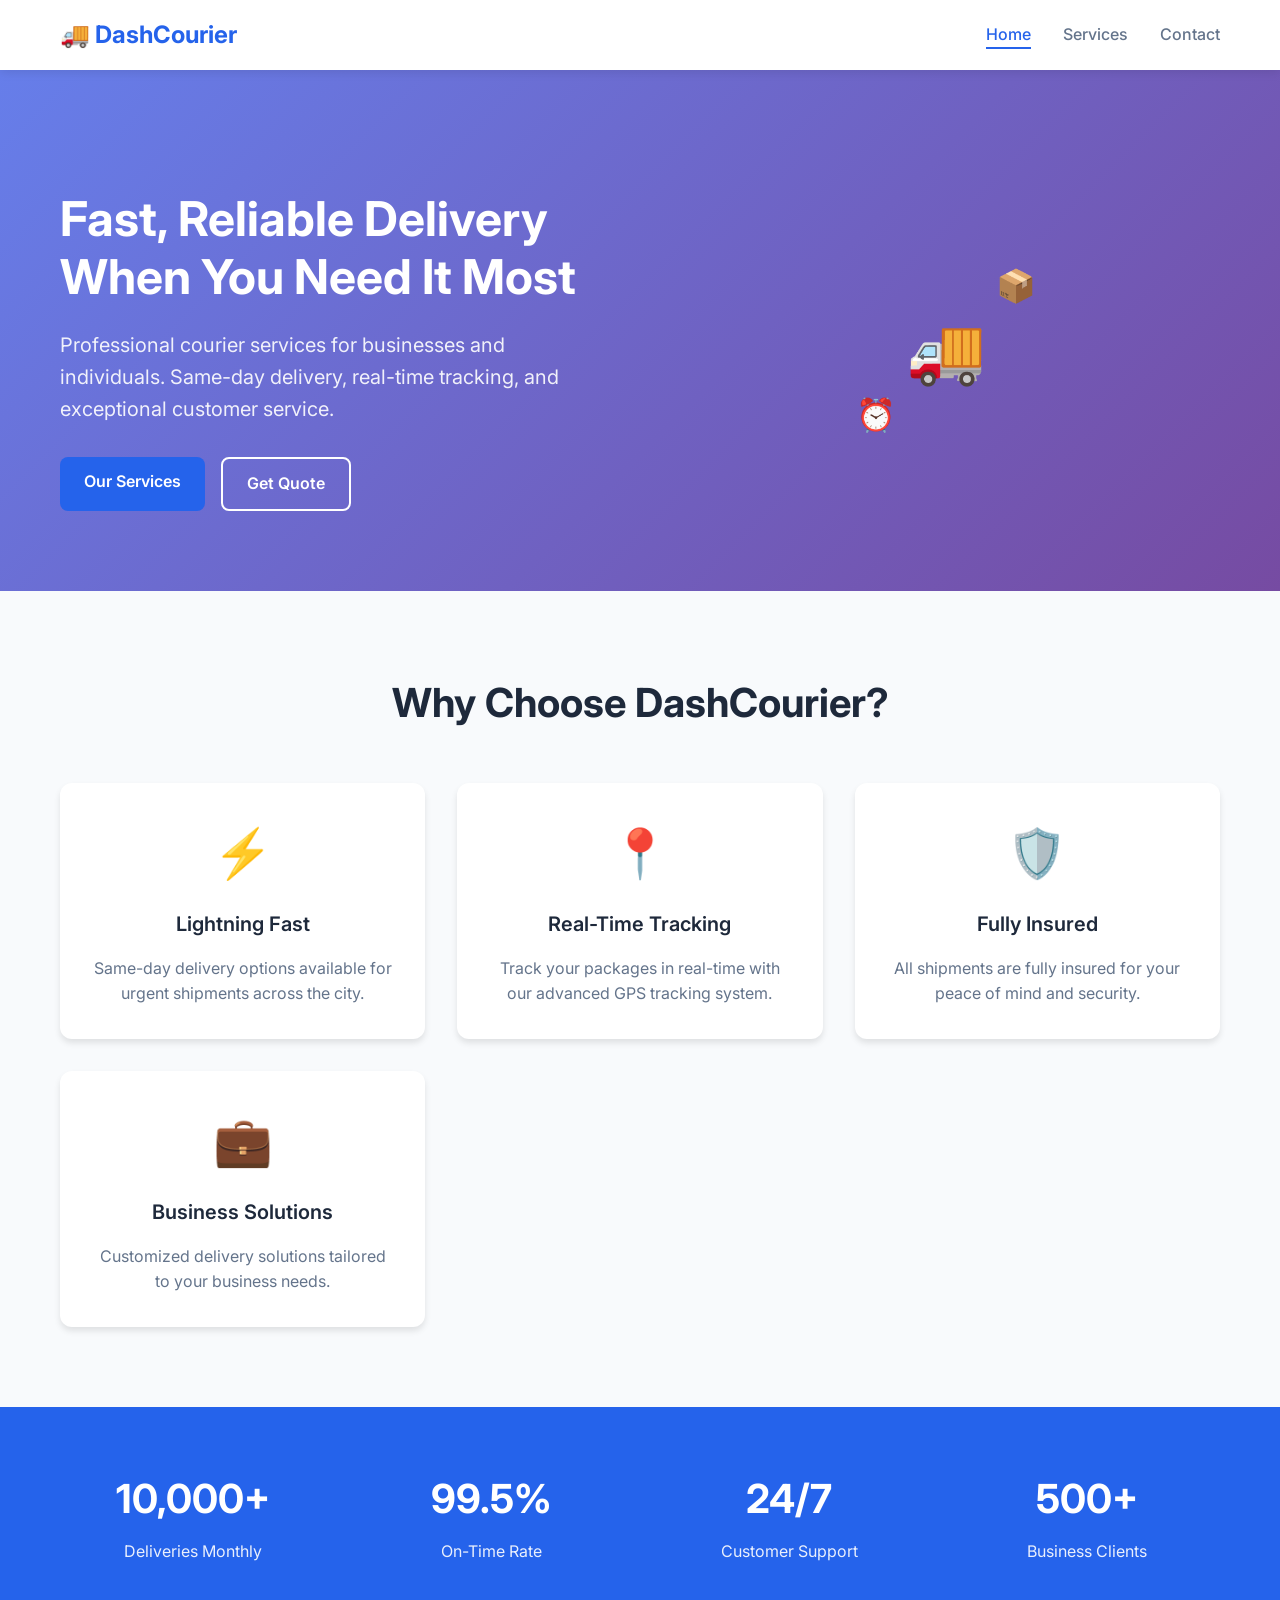
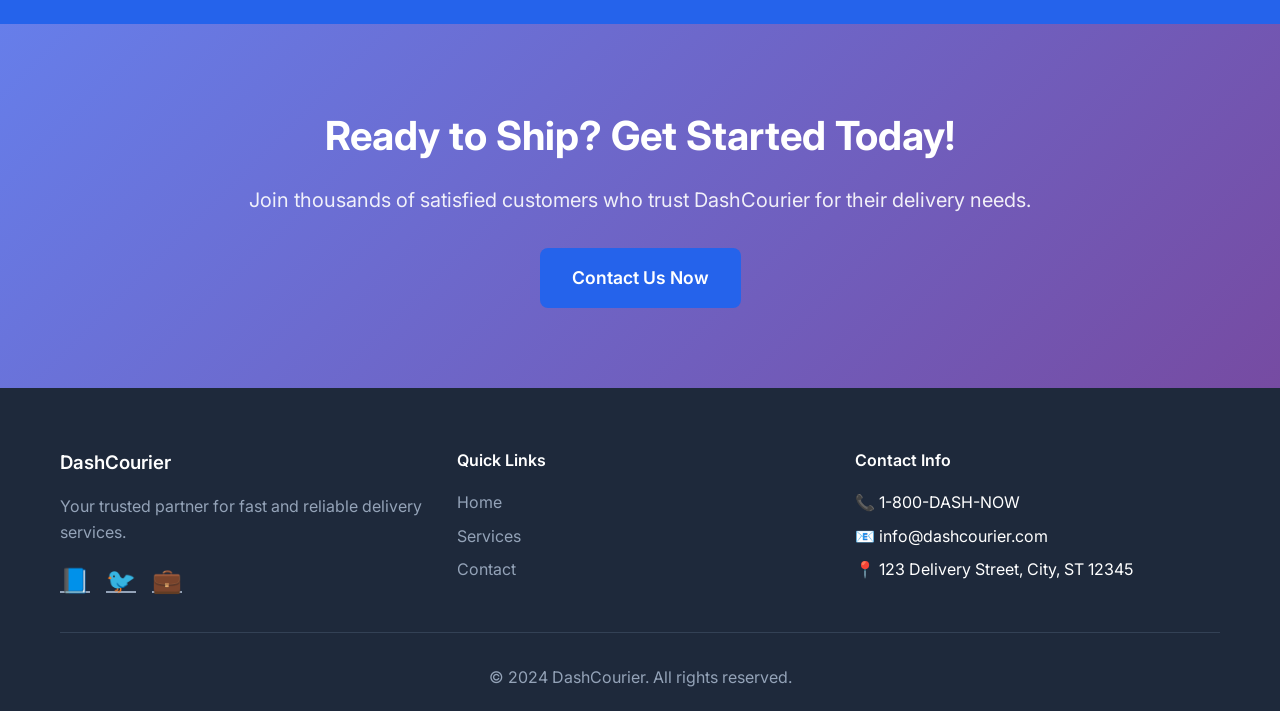
==== dashcourier/index.html @ e291d540 "Initial commit" ====
<!DOCTYPE html>
<html lang="en">
<head>
    <meta charset="UTF-8">
    <meta name="viewport" content="width=device-width, initial-scale=1.0">
    <title>DashCourier - Fast & Reliable Delivery Services</title>
    <link rel="stylesheet" href="styles.css">
    <link rel="preconnect" href="https://fonts.googleapis.com">
    <link rel="preconnect" href="https://fonts.gstatic.com" crossorigin>
    <link href="https://fonts.googleapis.com/css2?family=Inter:wght@300;400;500;600;700&display=swap" rel="stylesheet">
</head>
<body>
    <header class="header">
        <nav class="nav">
            <div class="nav-container">
                <div class="logo">
                    <h1>🚚 DashCourier</h1>
                </div>
                <ul class="nav-menu">
                    <li><a href="index.html" class="nav-link active">Home</a></li>
                    <li><a href="services.html" class="nav-link">Services</a></li>
                    <li><a href="contact.html" class="nav-link">Contact</a></li>
                </ul>
                <div class="hamburger">
                    <span></span>
                    <span></span>
                    <span></span>
                </div>
            </div>
        </nav>
    </header>

    <main>
        <section class="hero">
            <div class="hero-container">
                <div class="hero-content">
                    <h1 class="hero-title">Fast, Reliable Delivery When You Need It Most</h1>
                    <p class="hero-subtitle">Professional courier services for businesses and individuals. Same-day delivery, real-time tracking, and exceptional customer service.</p>
                    <div class="hero-buttons">
                        <a href="services.html" class="btn btn-primary">Our Services</a>
                        <a href="contact.html" class="btn btn-secondary">Get Quote</a>
                    </div>
                </div>
                <div class="hero-image">
                    <div class="delivery-illustration">
                        <div class="truck">🚚</div>
                        <div class="package">📦</div>
                        <div class="clock">⏰</div>
                    </div>
                </div>
            </div>
        </section>

        <section class="features">
            <div class="container">
                <h2 class="section-title">Why Choose DashCourier?</h2>
                <div class="features-grid">
                    <div class="feature-card">
                        <div class="feature-icon">⚡</div>
                        <h3>Lightning Fast</h3>
                        <p>Same-day delivery options available for urgent shipments across the city.</p>
                    </div>
                    <div class="feature-card">
                        <div class="feature-icon">📍</div>
                        <h3>Real-Time Tracking</h3>
                        <p>Track your packages in real-time with our advanced GPS tracking system.</p>
                    </div>
                    <div class="feature-card">
                        <div class="feature-icon">🛡️</div>
                        <h3>Fully Insured</h3>
                        <p>All shipments are fully insured for your peace of mind and security.</p>
                    </div>
                    <div class="feature-card">
                        <div class="feature-icon">💼</div>
                        <h3>Business Solutions</h3>
                        <p>Customized delivery solutions tailored to your business needs.</p>
                    </div>
                </div>
            </div>
        </section>

        <section class="stats">
            <div class="container">
                <div class="stats-grid">
                    <div class="stat-item">
                        <div class="stat-number">10,000+</div>
                        <div class="stat-label">Deliveries Monthly</div>
                    </div>
                    <div class="stat-item">
                        <div class="stat-number">99.5%</div>
                        <div class="stat-label">On-Time Rate</div>
                    </div>
                    <div class="stat-item">
                        <div class="stat-number">24/7</div>
                        <div class="stat-label">Customer Support</div>
                    </div>
                    <div class="stat-item">
                        <div class="stat-number">500+</div>
                        <div class="stat-label">Business Clients</div>
                    </div>
                </div>
            </div>
        </section>

        <section class="cta">
            <div class="container">
                <div class="cta-content">
                    <h2>Ready to Ship? Get Started Today!</h2>
                    <p>Join thousands of satisfied customers who trust DashCourier for their delivery needs.</p>
                    <a href="contact.html" class="btn btn-primary btn-large">Contact Us Now</a>
                </div>
            </div>
        </section>
    </main>

    <footer class="footer">
        <div class="container">
            <div class="footer-content">
                <div class="footer-section">
                    <h3>DashCourier</h3>
                    <p>Your trusted partner for fast and reliable delivery services.</p>
                    <div class="social-links">
                        <a href="#" aria-label="Facebook">📘</a>
                        <a href="#" aria-label="Twitter">🐦</a>
                        <a href="#" aria-label="LinkedIn">💼</a>
                    </div>
                </div>
                <div class="footer-section">
                    <h4>Quick Links</h4>
                    <ul>
                        <li><a href="index.html">Home</a></li>
                        <li><a href="services.html">Services</a></li>
                        <li><a href="contact.html">Contact</a></li>
                    </ul>
                </div>
                <div class="footer-section">
                    <h4>Contact Info</h4>
                    <ul>
                        <li>📞 1-800-DASH-NOW</li>
                        <li>📧 info@dashcourier.com</li>
                        <li>📍 123 Delivery Street, City, ST 12345</li>
                    </ul>
                </div>
            </div>
            <div class="footer-bottom">
                <p>&copy; 2024 DashCourier. All rights reserved.</p>
            </div>
        </div>
    </footer>

    <script src="script.js"></script>
</body>
</html>
---- dashcourier/styles.css ----
/* Reset and Base Styles */
* {
    margin: 0;
    padding: 0;
    box-sizing: border-box;
}

body {
    font-family: 'Inter', -apple-system, BlinkMacSystemFont, 'Segoe UI', Roboto, sans-serif;
    line-height: 1.6;
    color: #333;
    background-color: #fff;
}

.container {
    max-width: 1200px;
    margin: 0 auto;
    padding: 0 20px;
}

/* Header and Navigation */
.header {
    background: #fff;
    box-shadow: 0 2px 10px rgba(0,0,0,0.1);
    position: fixed;
    top: 0;
    width: 100%;
    z-index: 1000;
}

.nav {
    padding: 1rem 0;
}

.nav-container {
    max-width: 1200px;
    margin: 0 auto;
    padding: 0 20px;
    display: flex;
    justify-content: space-between;
    align-items: center;
}

.logo h1 {
    font-size: 1.5rem;
    font-weight: 700;
    color: #2563eb;
}

.nav-menu {
    display: flex;
    list-style: none;
    gap: 2rem;
}

.nav-link {
    text-decoration: none;
    color: #64748b;
    font-weight: 500;
    transition: color 0.3s ease;
    position: relative;
}

.nav-link:hover,
.nav-link.active {
    color: #2563eb;
}

.nav-link.active::after {
    content: '';
    position: absolute;
    bottom: -5px;
    left: 0;
    width: 100%;
    height: 2px;
    background: #2563eb;
}

.hamburger {
    display: none;
    flex-direction: column;
    cursor: pointer;
}

.hamburger span {
    width: 25px;
    height: 3px;
    background: #333;
    margin: 3px 0;
    transition: 0.3s;
}

/* Hero Section */
.hero {
    background: linear-gradient(135deg, #667eea 0%, #764ba2 100%);
    color: white;
    padding: 120px 0 80px;
    margin-top: 70px;
}

.hero-container {
    max-width: 1200px;
    margin: 0 auto;
    padding: 0 20px;
    display: grid;
    grid-template-columns: 1fr 1fr;
    gap: 4rem;
    align-items: center;
}

.hero-title {
    font-size: 3rem;
    font-weight: 700;
    margin-bottom: 1.5rem;
    line-height: 1.2;
}

.hero-subtitle {
    font-size: 1.25rem;
    margin-bottom: 2rem;
    opacity: 0.9;
    line-height: 1.6;
}

.hero-buttons {
    display: flex;
    gap: 1rem;
    flex-wrap: wrap;
}

.hero-image {
    display: flex;
    justify-content: center;
    align-items: center;
}

.delivery-illustration {
    position: relative;
    width: 300px;
    height: 300px;
}

.truck {
    font-size: 4rem;
    position: absolute;
    top: 50%;
    left: 50%;
    transform: translate(-50%, -50%);
    animation: drive 3s ease-in-out infinite;
}

.package {
    font-size: 2rem;
    position: absolute;
    top: 20%;
    right: 20%;
    animation: float 2s ease-in-out infinite;
}

.clock {
    font-size: 2rem;
    position: absolute;
    bottom: 20%;
    left: 20%;
    animation: pulse 2s ease-in-out infinite;
}

@keyframes drive {
    0%, 100% { transform: translate(-50%, -50%) translateX(0); }
    50% { transform: translate(-50%, -50%) translateX(20px); }
}

@keyframes float {
    0%, 100% { transform: translateY(0); }
    50% { transform: translateY(-10px); }
}

@keyframes pulse {
    0%, 100% { transform: scale(1); }
    50% { transform: scale(1.1); }
}

/* Buttons */
.btn {
    display: inline-block;
    padding: 12px 24px;
    text-decoration: none;
    font-weight: 600;
    border-radius: 8px;
    transition: all 0.3s ease;
    cursor: pointer;
    border: none;
    font-size: 1rem;
}

.btn-primary {
    background: #2563eb;
    color: white;
}

.btn-primary:hover {
    background: #1d4ed8;
    transform: translateY(-2px);
    box-shadow: 0 10px 20px rgba(37, 99, 235, 0.3);
}

.btn-secondary {
    background: transparent;
    color: white;
    border: 2px solid white;
}

.btn-secondary:hover {
    background: white;
    color: #2563eb;
}

.btn-large {
    padding: 16px 32px;
    font-size: 1.1rem;
}

.btn-full {
    width: 100%;
    justify-content: center;
}

/* Features Section */
.features {
    padding: 80px 0;
    background: #f8fafc;
}

.section-title {
    text-align: center;
    font-size: 2.5rem;
    font-weight: 700;
    margin-bottom: 3rem;
    color: #1e293b;
}

.features-grid {
    display: grid;
    grid-template-columns: repeat(auto-fit, minmax(280px, 1fr));
    gap: 2rem;
}

.feature-card {
    background: white;
    padding: 2rem;
    border-radius: 12px;
    box-shadow: 0 4px 6px rgba(0,0,0,0.1);
    text-align: center;
    transition: transform 0.3s ease, box-shadow 0.3s ease;
}

.feature-card:hover {
    transform: translateY(-5px);
    box-shadow: 0 10px 30px rgba(0,0,0,0.15);
}

.feature-icon {
    font-size: 3rem;
    margin-bottom: 1rem;
}

.feature-card h3 {
    font-size: 1.25rem;
    font-weight: 600;
    margin-bottom: 1rem;
    color: #1e293b;
}

.feature-card p {
    color: #64748b;
    line-height: 1.6;
}

/* Stats Section */
.stats {
    padding: 60px 0;
    background: #2563eb;
    color: white;
}

.stats-grid {
    display: grid;
    grid-template-columns: repeat(auto-fit, minmax(200px, 1fr));
    gap: 2rem;
    text-align: center;
}

.stat-number {
    font-size: 2.5rem;
    font-weight: 700;
    margin-bottom: 0.5rem;
}

.stat-label {
    font-size: 1rem;
    opacity: 0.9;
}

/* Page Hero */
.page-hero {
    background: linear-gradient(135deg, #667eea 0%, #764ba2 100%);
    color: white;
    padding: 120px 0 60px;
    text-align: center;
    margin-top: 70px;
}

.page-hero h1 {
    font-size: 2.5rem;
    font-weight: 700;
    margin-bottom: 1rem;
}

.page-hero p {
    font-size: 1.25rem;
    opacity: 0.9;
}

/* Services Section */
.services {
    padding: 80px 0;
    background: #f8fafc;
}

.services-grid {
    display: grid;
    grid-template-columns: repeat(auto-fit, minmax(350px, 1fr));
    gap: 2rem;
}

.service-card {
    background: white;
    border-radius: 12px;
    overflow: hidden;
    box-shadow: 0 4px 6px rgba(0,0,0,0.1);
    transition: transform 0.3s ease, box-shadow 0.3s ease;
}

.service-card:hover {
    transform: translateY(-5px);
    box-shadow: 0 10px 30px rgba(0,0,0,0.15);
}

.service-card.featured {
    border: 2px solid #2563eb;
    transform: scale(1.05);
}

.service-header {
    padding: 1.5rem;
    background: #f8fafc;
    position: relative;
}

.service-icon {
    font-size: 2.5rem;
    margin-bottom: 1rem;
}

.service-header h3 {
    font-size: 1.5rem;
    font-weight: 600;
    color: #1e293b;
    margin-bottom: 0.5rem;
}

.service-badge {
    position: absolute;
    top: 1rem;
    right: 1rem;
    background: #2563eb;
    color: white;
    padding: 0.25rem 0.75rem;
    border-radius: 20px;
    font-size: 0.875rem;
    font-weight: 600;
}

.service-content {
    padding: 1.5rem;
}

.service-content p {
    color: #64748b;
    margin-bottom: 1.5rem;
    line-height: 1.6;
}

.service-features {
    list-style: none;
    margin-bottom: 1.5rem;
}

.service-features li {
    color: #64748b;
    margin-bottom: 0.5rem;
    padding-left: 1.5rem;
    position: relative;
}

.service-features li::before {
    content: '✓';
    position: absolute;
    left: 0;
    color: #10b981;
    font-weight: bold;
}

.service-pricing {
    margin-bottom: 1.5rem;
}

.price {
    font-size: 1.5rem;
    font-weight: 700;
    color: #2563eb;
}

.price-unit {
    font-size: 0.875rem;
    color: #64748b;
    margin-left: 0.25rem;
}

/* Process Section */
.process {
    padding: 80px 0;
    background: white;
}

.process-steps {
    display: grid;
    grid-template-columns: repeat(auto-fit, minmax(250px, 1fr));
    gap: 2rem;
}

.step {
    text-align: center;
    position: relative;
}

.step-number {
    width: 60px;
    height: 60px;
    background: #2563eb;
    color: white;
    border-radius: 50%;
    display: flex;
    align-items: center;
    justify-content: center;
    font-size: 1.5rem;
    font-weight: 700;
    margin: 0 auto 1rem;
}

.step h3 {
    font-size: 1.25rem;
    font-weight: 600;
    margin-bottom: 1rem;
    color: #1e293b;
}

.step p {
    color: #64748b;
    line-height: 1.6;
}

/* Contact Section */
.contact-section {
    padding: 80px 0;
    background: #f8fafc;
}

.contact-grid {
    display: grid;
    grid-template-columns: 1fr 1fr;
    gap: 4rem;
}

.contact-info h2,
.contact-form-section h2 {
    font-size: 2rem;
    font-weight: 700;
    margin-bottom: 2rem;
    color: #1e293b;
}

.contact-methods {
    display: flex;
    flex-direction: column;
    gap: 2rem;
    margin-bottom: 2rem;
}

.contact-method {
    display: flex;
    align-items: flex-start;
    gap: 1rem;
}

.contact-icon {
    font-size: 2rem;
    min-width: 50px;
    text-align: center;
}

.contact-details h3 {
    font-size: 1.125rem;
    font-weight: 600;
    margin-bottom: 0.5rem;
    color: #1e293b;
}

.contact-details p {
    color: #64748b;
    margin-bottom: 0.25rem;
}

.contact-subtitle {
    font-size: 0.875rem;
    color: #94a3b8;
}

.emergency-notice {
    background: #fef3c7;
    border: 1px solid #fbbf24;
    border-radius: 8px;
    padding: 1.5rem;
    margin-top: 2rem;
}

.emergency-notice h3 {
    color: #92400e;
    margin-bottom: 0.5rem;
}

.emergency-notice p {
    color: #78350f;
    margin-bottom: 0.5rem;
}

.emergency-number {
    font-size: 1.25rem;
    font-weight: 700;
    color: #92400e;
}

/* Contact Form */
.contact-form {
    background: white;
    padding: 2rem;
    border-radius: 12px;
    box-shadow: 0 4px 6px rgba(0,0,0,0.1);
}

.form-row {
    display: grid;
    grid-template-columns: 1fr 1fr;
    gap: 1rem;
}

.form-group {
    margin-bottom: 1.5rem;
}

.form-group label {
    display: block;
    margin-bottom: 0.5rem;
    font-weight: 500;
    color: #374151;
}

.form-group input,
.form-group select,
.form-group textarea {
    width: 100%;
    padding: 0.75rem;
    border: 1px solid #d1d5db;
    border-radius: 6px;
    font-size: 1rem;
    transition: border-color 0.3s ease;
}

.form-group input:focus,
.form-group select:focus,
.form-group textarea:focus {
    outline: none;
    border-color: #2563eb;
    box-shadow: 0 0 0 3px rgba(37, 99, 235, 0.1);
}

.checkbox-group {
    display: flex;
    align-items: center;
}

.checkbox-label {
    display: flex;
    align-items: center;
    cursor: pointer;
    font-weight: 400;
}

.checkbox-label input[type="checkbox"] {
    width: auto;
    margin-right: 0.5rem;
}

/* FAQ Section */
.faq {
    padding: 80px 0;
    background: white;
}

.faq-grid {
    display: grid;
    grid-template-columns: repeat(auto-fit, minmax(300px, 1fr));
    gap: 2rem;
}

.faq-item {
    background: #f8fafc;
    padding: 1.5rem;
    border-radius: 8px;
    border-left: 4px solid #2563eb;
}

.faq-item h3 {
    font-size: 1.125rem;
    font-weight: 600;
    margin-bottom: 1rem;
    color: #1e293b;
}

.faq-item p {
    color: #64748b;
    line-height: 1.6;
}

/* CTA Section */
.cta {
    padding: 80px 0;
    background: linear-gradient(135deg, #667eea 0%, #764ba2 100%);
    color: white;
    text-align: center;
}

.cta-content h2 {
    font-size: 2.5rem;
    font-weight: 700;
    margin-bottom: 1rem;
}

.cta-content p {
    font-size: 1.25rem;
    margin-bottom: 2rem;
    opacity: 0.9;
}

/* Footer */
.footer {
    background: #1e293b;
    color: white;
    padding: 60px 0 20px;
}

.footer-content {
    display: grid;
    grid-template-columns: repeat(auto-fit, minmax(250px, 1fr));
    gap: 2rem;
    margin-bottom: 2rem;
}

.footer-section h3,
.footer-section h4 {
    margin-bottom: 1rem;
    font-weight: 600;
}

.footer-section p {
    color: #94a3b8;
    margin-bottom: 1rem;
    line-height: 1.6;
}

.footer-section ul {
    list-style: none;
}

.footer-section ul li {
    margin-bottom: 0.5rem;
}

.footer-section ul li a {
    color: #94a3b8;
    text-decoration: none;
    transition: color 0.3s ease;
}

.footer-section ul li a:hover {
    color: white;
}

.social-links {
    display: flex;
    gap: 1rem;
    margin-top: 1rem;
}

.social-links a {
    font-size: 1.5rem;
    color: #94a3b8;
    transition: color 0.3s ease;
}

.social-links a:hover {
    color: white;
}

.footer-bottom {
    border-top: 1px solid #334155;
    padding-top: 2rem;
    text-align: center;
    color: #94a3b8;
}

/* Responsive Design */
@media (max-width: 768px) {
    .hamburger {
        display: flex;
    }
    
    .nav-menu {
        position: fixed;
        left: -100%;
        top: 70px;
        flex-direction: column;
        background-color: white;
        width: 100%;
        text-align: center;
        transition: 0.3s;
        box-shadow: 0 10px 27px rgba(0,0,0,0.05);
        padding: 2rem 0;
    }
    
    .nav-menu.active {
        left: 0;
    }
    
    .hero-container {
        grid-template-columns: 1fr;
        text-align: center;
        gap: 2rem;
    }
    
    .hero-title {
        font-size: 2rem;
    }
    
    .hero-buttons {
        justify-content: center;
    }
    
    .contact-grid {
        grid-template-columns: 1fr;
        gap: 2rem;
    }
    
    .form-row {
        grid-template-columns: 1fr;
    }
    
    .services-grid {
        grid-template-columns: 1fr;
    }
    
    .service-card.featured {
        transform: none;
    }
    
    .footer-content {
        grid-template-columns: 1fr;
        text-align: center;
    }
    
    .social-links {
        justify-content: center;
    }
}

@media (max-width: 480px) {
    .container {
        padding: 0 15px;
    }
    
    .hero-title {
        font-size: 1.75rem;
    }
    
    .hero-subtitle {
        font-size: 1rem;
    }
    
    .section-title {
        font-size: 2rem;
    }
    
    .page-hero h1 {
        font-size: 2rem;
    }
    
    .page-hero p {
        font-size: 1rem;
    }
    
    .cta-content h2 {
        font-size: 2rem;
    }
    
    .cta-content p {
        font-size: 1rem;
    }
}
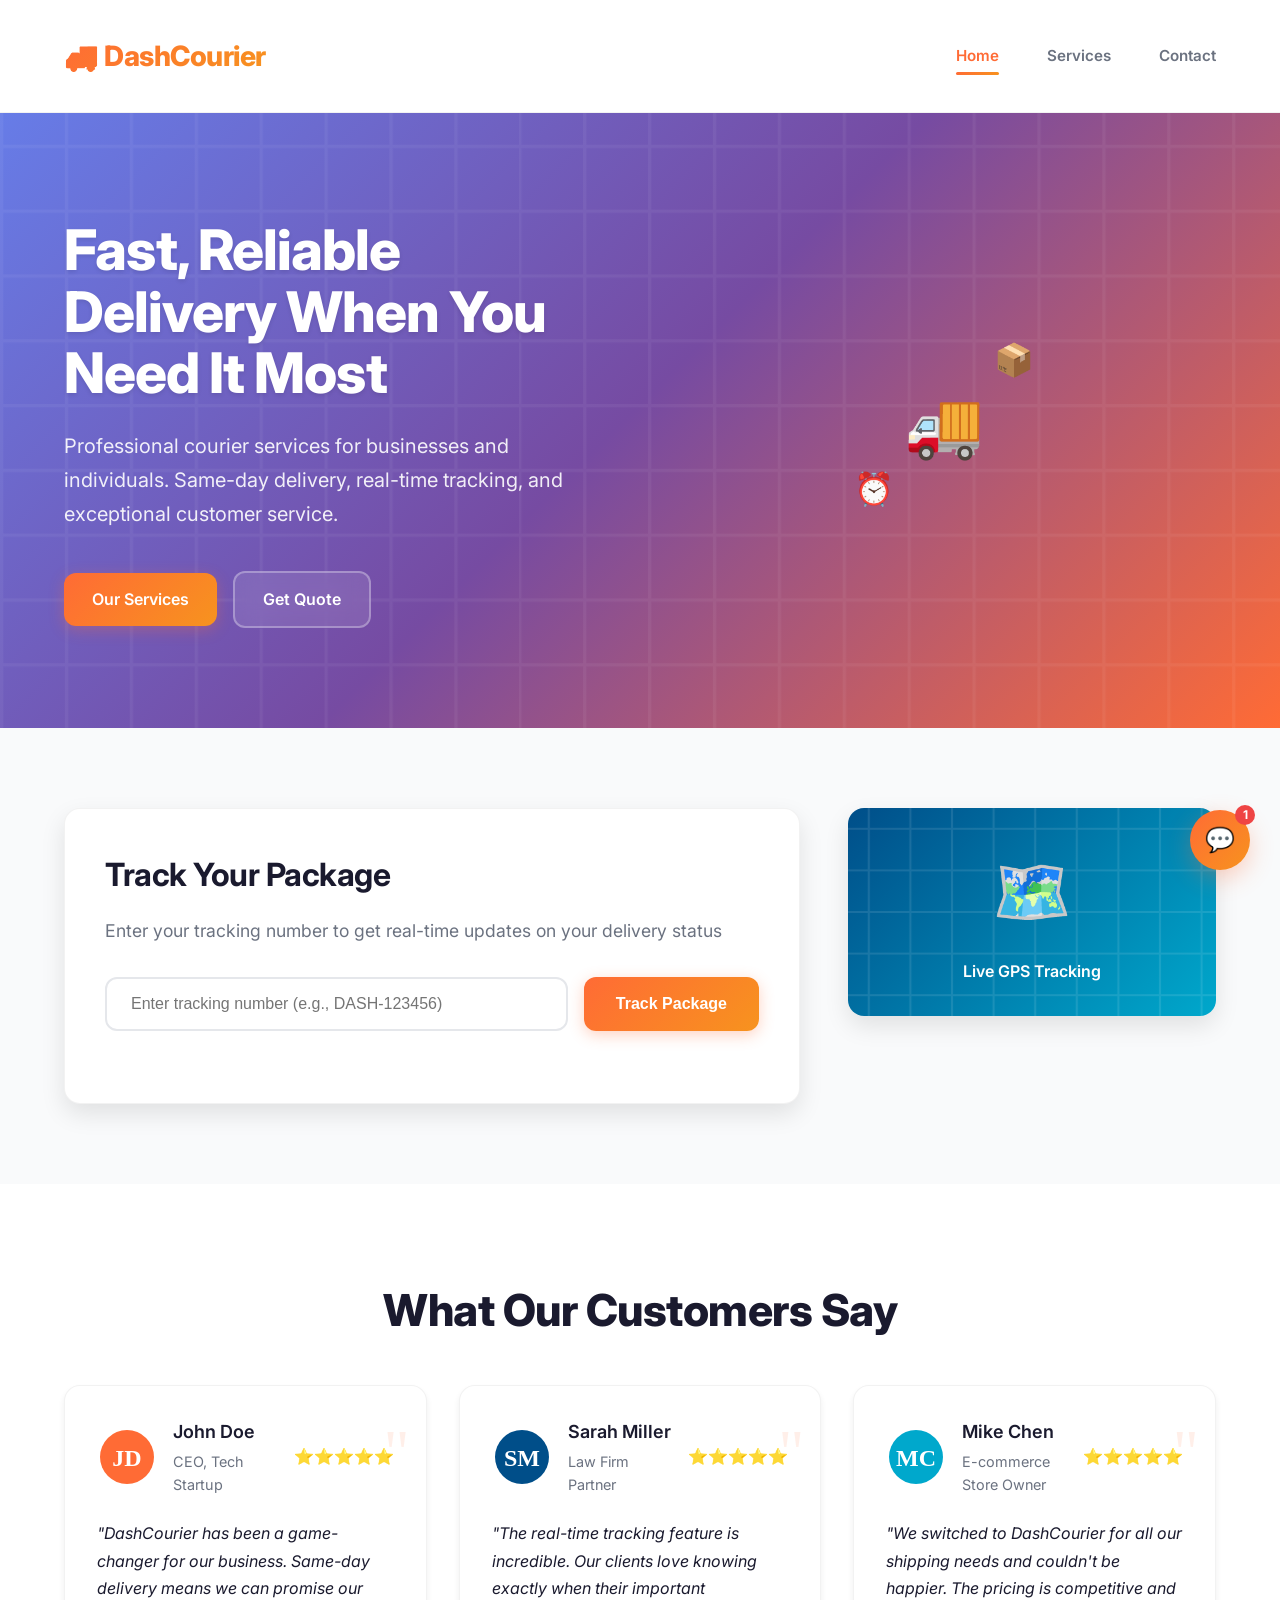
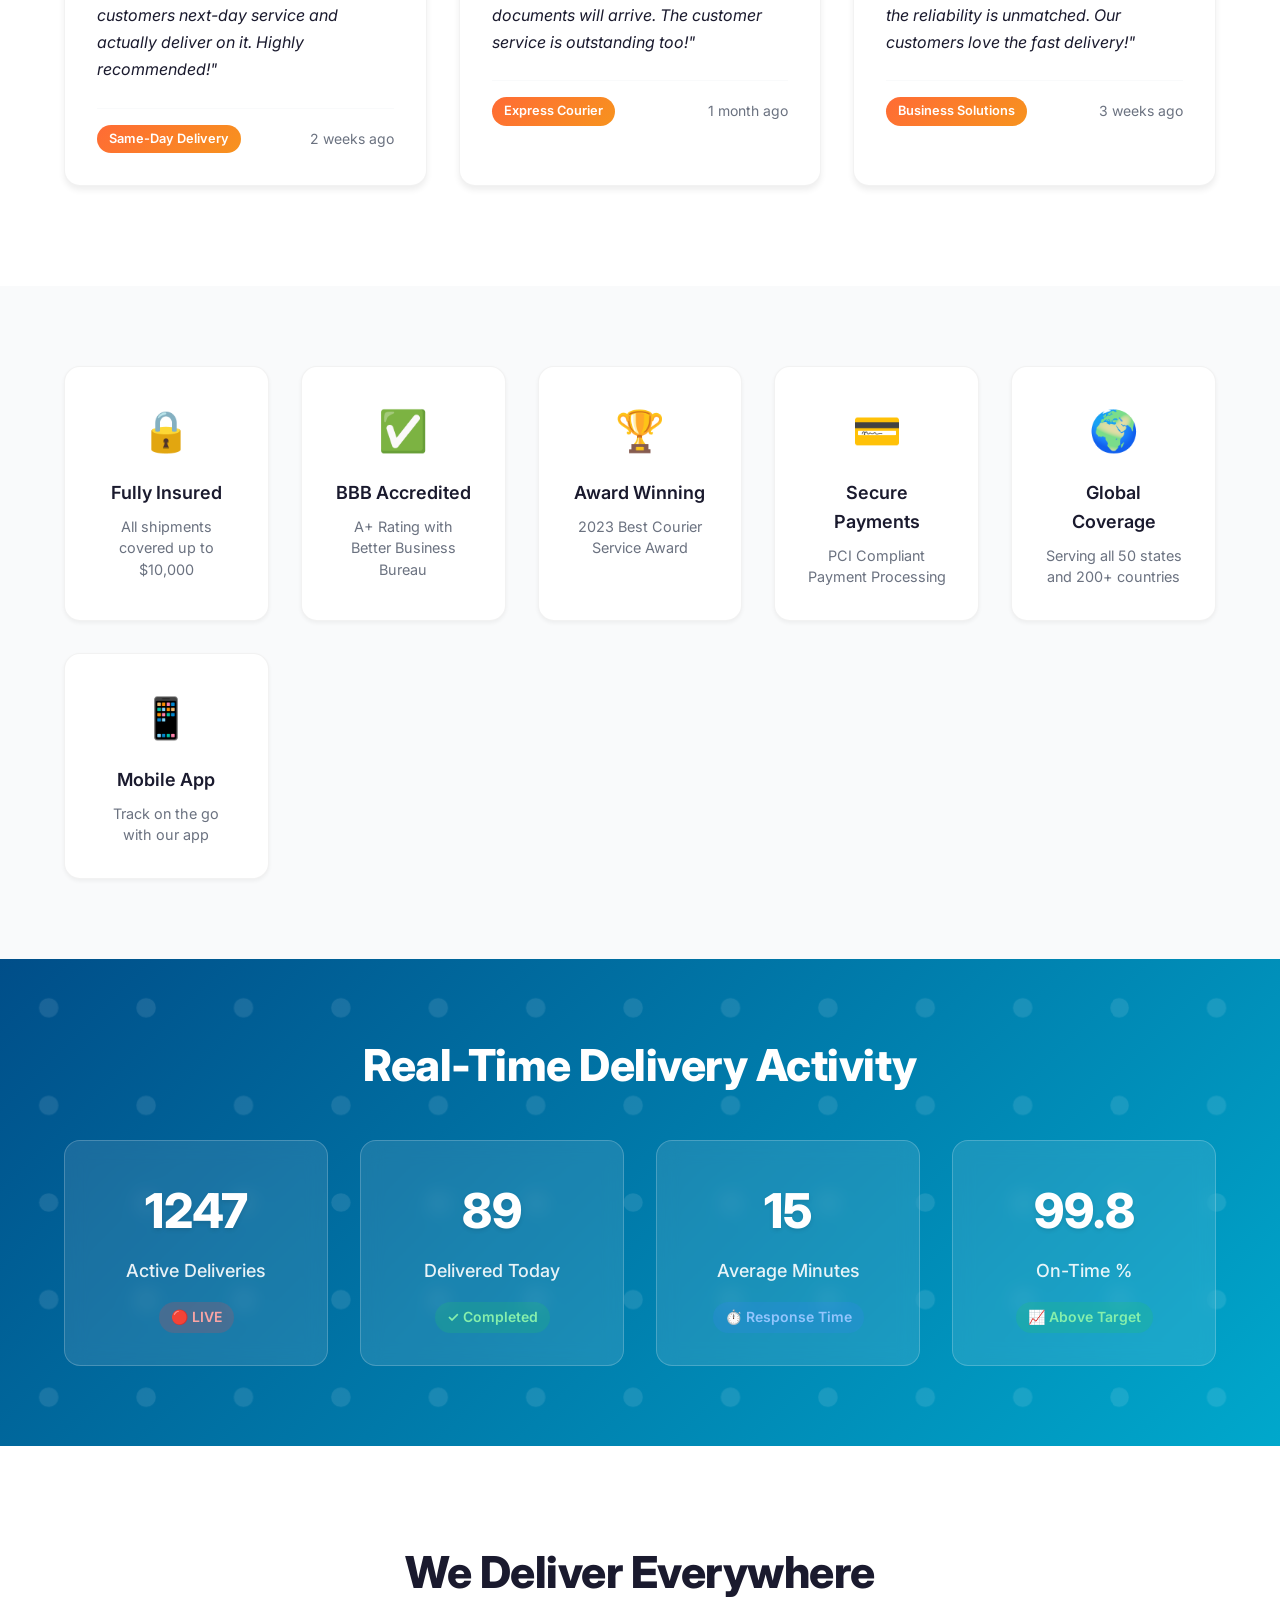
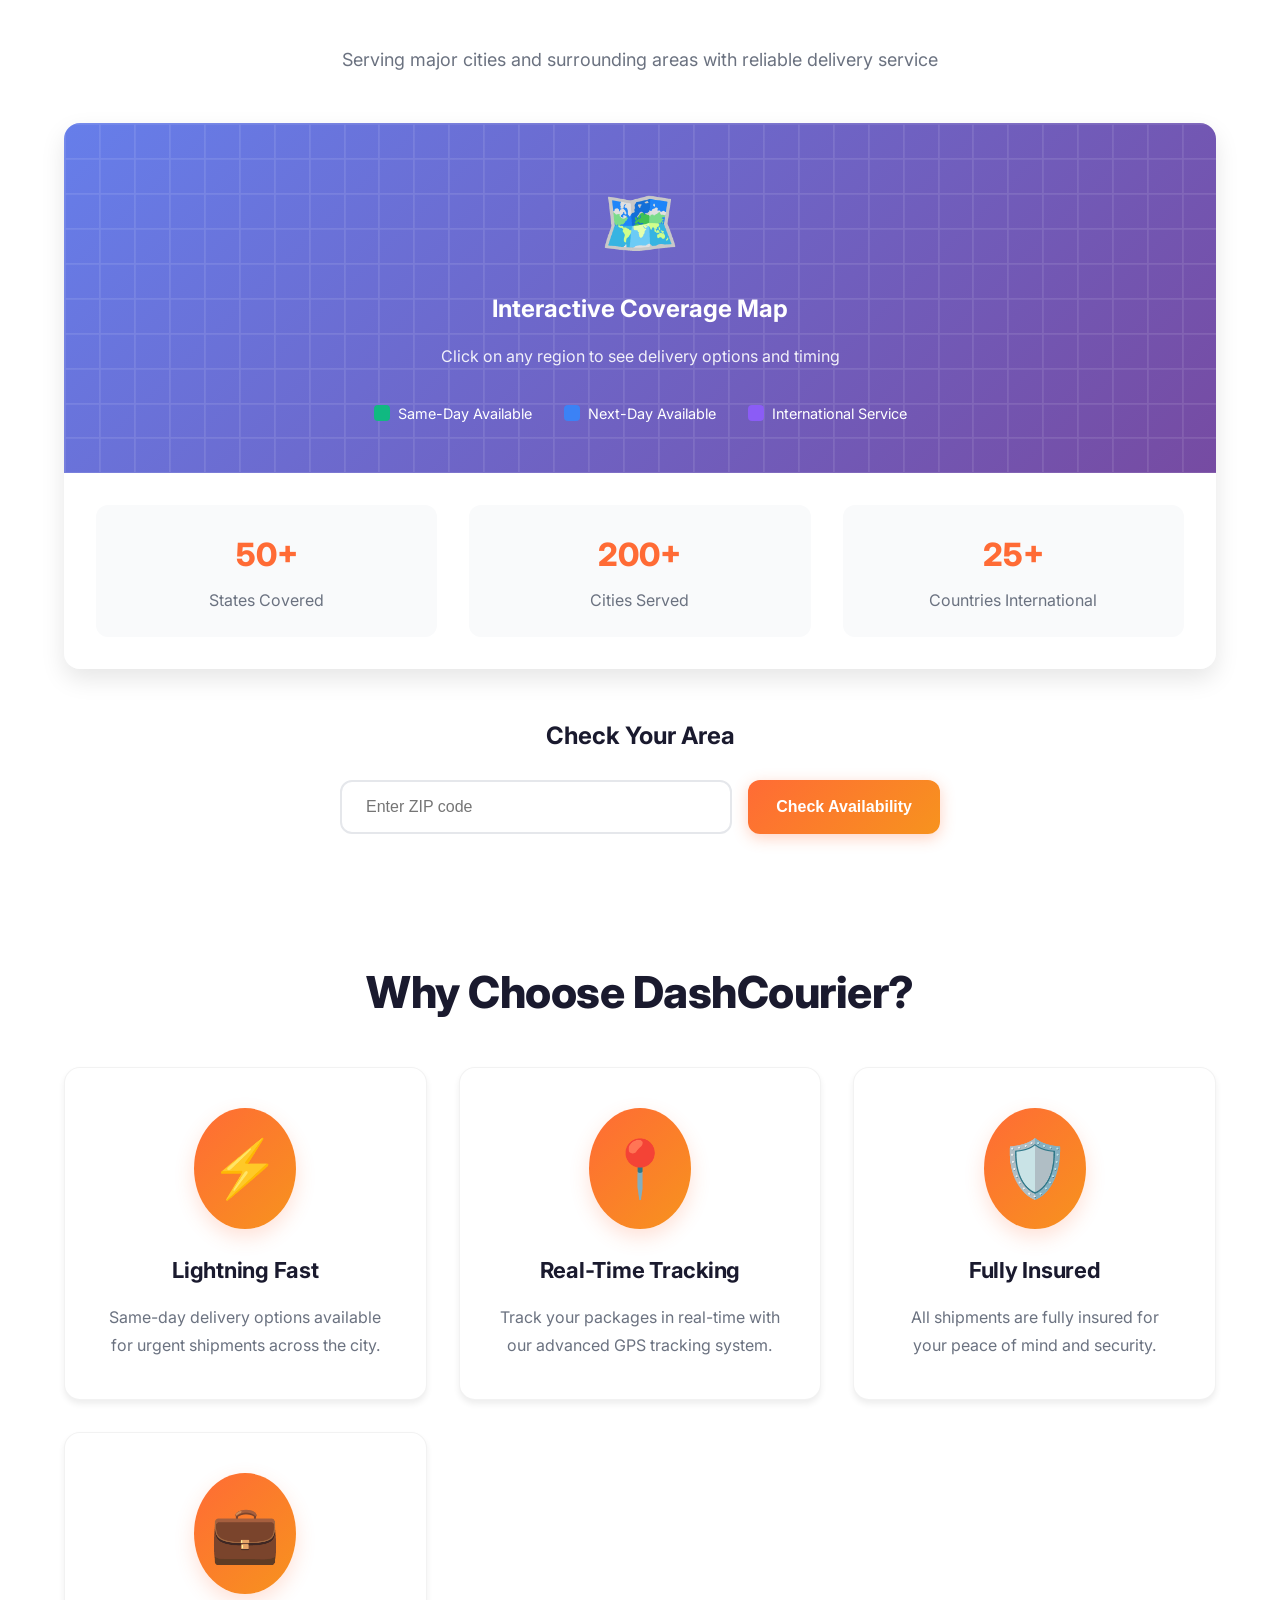
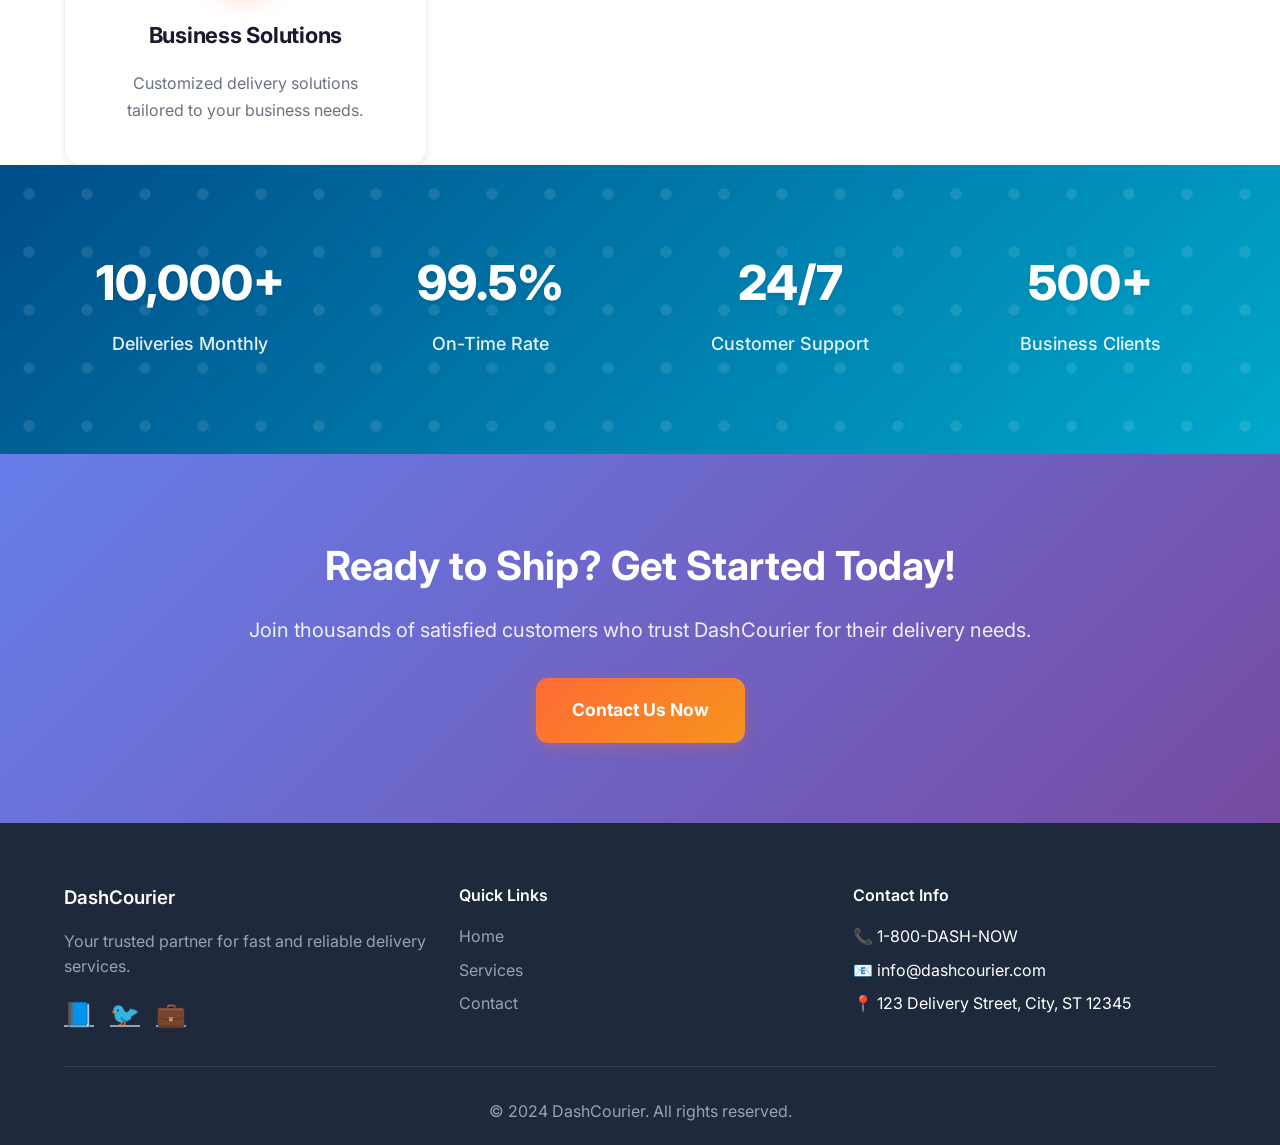
==== commit fe6f4604: "Blog section removed from website ✅ Blog Section Removal: - Removed blog.html file completely - Remo" ====
--- a/dashcourier/index.html
+++ b/dashcourier/index.html
@@ -3,11 +3,131 @@
 <head>
     <meta charset="UTF-8">
     <meta name="viewport" content="width=device-width, initial-scale=1.0">
-    <title>DashCourier - Fast & Reliable Delivery Services</title>
+    <title>DashCourier - Fast & Reliable Delivery Services | Same-Day Courier</title>
+    
+    <!-- SEO Meta Tags -->
+    <meta name="description" content="DashCourier offers fast, reliable same-day delivery services for businesses and individuals. Real-time tracking, 24/7 support, and competitive pricing. Get your free quote today!">
+    <meta name="keywords" content="courier service, same day delivery, package tracking, delivery service, express delivery, business courier, local delivery, urgent delivery">
+    <meta name="author" content="DashCourier">
+    <meta name="robots" content="index, follow">
+    <meta name="language" content="English">
+    <meta name="geo.region" content="US">
+    <meta name="geo.placename" content="United States">
+    <meta name="geo.position" content="40.7128;-74.0060">
+    
+    <!-- Open Graph / Facebook -->
+    <meta property="og:type" content="website">
+    <meta property="og:url" content="https://dashcourier.com/">
+    <meta property="og:title" content="DashCourier - Fast & Reliable Delivery Services">
+    <meta property="og:description" content="Professional courier services with same-day delivery, real-time tracking, and exceptional customer service. Get your free quote today!">
+    <meta property="og:image" content="https://dashcourier.com/images/og-image.jpg">
+    <meta property="og:image:width" content="1200">
+    <meta property="og:image:height" content="630">
+    <meta property="og:site_name" content="DashCourier">
+    
+    <!-- Twitter -->
+    <meta property="twitter:card" content="summary_large_image">
+    <meta property="twitter:url" content="https://dashcourier.com/">
+    <meta property="twitter:title" content="DashCourier - Fast & Reliable Delivery Services">
+    <meta property="twitter:description" content="Professional courier services with same-day delivery, real-time tracking, and exceptional customer service.">
+    <meta property="twitter:image" content="https://dashcourier.com/images/twitter-image.jpg">
+    
+    <!-- Technical SEO -->
+    <link rel="canonical" href="https://dashcourier.com/">
+    <link rel="alternate" hreflang="en" href="https://dashcourier.com/">
+    <link rel="alternate" hreflang="es" href="https://dashcourier.com/es/">
+    
+    <!-- Favicon -->
+    <link rel="icon" type="image/svg+xml" href="data:image/svg+xml,<svg xmlns='http://www.w3.org/2000/svg' viewBox='0 0 100 100'><text y='.9em' font-size='90'>🚚</text></svg>">
+    <link rel="apple-touch-icon" href="data:image/svg+xml,<svg xmlns='http://www.w3.org/2000/svg' viewBox='0 0 100 100'><text y='.9em' font-size='90'>🚚</text></svg>">
+    
+    <!-- Schema.org Structured Data -->
+    <script type="application/ld+json">
+    {
+        "@context": "https://schema.org",
+        "@type": "LocalBusiness",
+        "name": "DashCourier",
+        "description": "Fast and reliable courier services with same-day delivery and real-time tracking",
+        "url": "https://dashcourier.com",
+        "telephone": "1-800-DASH-NOW",
+        "email": "info@dashcourier.com",
+        "address": {
+            "@type": "PostalAddress",
+            "streetAddress": "123 Delivery Street",
+            "addressLocality": "City",
+            "addressRegion": "ST",
+            "postalCode": "12345",
+            "addressCountry": "US"
+        },
+        "geo": {
+            "@type": "GeoCoordinates",
+            "latitude": "40.7128",
+            "longitude": "-74.0060"
+        },
+        "openingHours": "Mo-Fr 08:00-20:00 Sa-Su 09:00-18:00",
+        "priceRange": "$$",
+        "sameAs": [
+            "https://www.facebook.com/dashcourier",
+            "https://www.twitter.com/dashcourier",
+            "https://www.linkedin.com/company/dashcourier"
+        ],
+        "serviceType": "Courier Service",
+        "hasOfferCatalog": {
+            "@type": "OfferCatalog",
+            "name": "Delivery Services",
+            "itemListElement": [
+                {
+                    "@type": "Offer",
+                    "itemOffered": {
+                        "@type": "Service",
+                        "name": "Same-Day Delivery",
+                        "description": "Get your packages delivered within hours"
+                    }
+                },
+                {
+                    "@type": "Offer", 
+                    "itemOffered": {
+                        "@type": "Service",
+                        "name": "Express Courier",
+                        "description": "1-hour delivery available for urgent shipments"
+                    }
+                }
+            ]
+        },
+        "aggregateRating": {
+            "@type": "AggregateRating",
+            "ratingValue": "4.8",
+            "reviewCount": "1247"
+        }
+    }
+    </script>
+    
     <link rel="stylesheet" href="styles.css">
     <link rel="preconnect" href="https://fonts.googleapis.com">
     <link rel="preconnect" href="https://fonts.gstatic.com" crossorigin>
-    <link href="https://fonts.googleapis.com/css2?family=Inter:wght@300;400;500;600;700&display=swap" rel="stylesheet">
+    <link href="https://fonts.googleapis.com/css2?family=Inter:wght@300;400;500;600;700;800&display=swap" rel="stylesheet">
+    
+    <!-- PWA Meta Tags -->
+    <meta name="theme-color" content="#FF6B35">
+    <meta name="mobile-web-app-capable" content="yes">
+    <meta name="apple-mobile-web-app-capable" content="yes">
+    <meta name="apple-mobile-web-app-status-bar-style" content="default">
+    <meta name="apple-mobile-web-app-title" content="DashCourier">
+    <meta name="application-name" content="DashCourier">
+    <meta name="msapplication-TileColor" content="#FF6B35">
+    <meta name="msapplication-config" content="/browserconfig.xml">
+    
+    <!-- PWA Manifest -->
+    <link rel="manifest" href="manifest.json">
+    
+    <!-- Apple Touch Icons -->
+    <link rel="apple-touch-icon" href="data:image/svg+xml,<svg xmlns='http://www.w3.org/2000/svg' viewBox='0 0 100 100'><rect width='100' height='100' fill='%23FF6B35'/><text x='50' y='65' text-anchor='middle' fill='white' font-size='40' font-weight='bold'>🚚</text></svg>">
+    <link rel="apple-touch-icon" sizes="152x152" href="data:image/svg+xml,<svg xmlns='http://www.w3.org/2000/svg' viewBox='0 0 152 152'><rect width='152' height='152' fill='%23FF6B35'/><text x='76' y='98' text-anchor='middle' fill='white' font-size='60' font-weight='bold'>🚚</text></svg>">
+    <link rel="apple-touch-icon" sizes="180x180" href="data:image/svg+xml,<svg xmlns='http://www.w3.org/2000/svg' viewBox='0 0 180 180'><rect width='180' height='180' fill='%23FF6B35'/><text x='90' y='117' text-anchor='middle' fill='white' font-size='72' font-weight='bold'>🚚</text></svg>">
+    <link rel="apple-touch-icon" sizes="167x167" href="data:image/svg+xml,<svg xmlns='http://www.w3.org/2000/svg' viewBox='0 0 167 167'><rect width='167' height='167' fill='%23FF6B35'/><text x='83' y='108' text-anchor='middle' fill='white' font-size='66' font-weight='bold'>🚚</text></svg>">
+    
+    <!-- Microsoft Tile -->
+    <meta name="msapplication-TileImage" content="data:image/svg+xml,<svg xmlns='http://www.w3.org/2000/svg' viewBox='0 0 150 150'><rect width='150' height='150' fill='%23FF6B35'/><text x='75' y='97' text-anchor='middle' fill='white' font-size='60' font-weight='bold'>🚚</text></svg>">
 </head>
 <body>
     <header class="header">
@@ -24,7 +144,7 @@
                 <div class="hamburger">
                     <span></span>
                     <span></span>
-                    <span></span>
+                    <span></span>~
                 </div>
             </div>
         </nav>
@@ -51,7 +171,277 @@
             </div>
         </section>
 
-        <section class="features">
+        <section class="tracking">
+            <div class="container">
+                <div class="tracking-container">
+                    <div class="tracking-content">
+                        <h2>Track Your Package</h2>
+                        <p>Enter your tracking number to get real-time updates on your delivery status</p>
+                        <form class="tracking-form" id="trackingForm">
+                            <div class="tracking-input-group">
+                                <input type="text" id="trackingNumber" placeholder="Enter tracking number (e.g., DASH-123456)" required>
+                                <button type="submit" class="btn btn-primary">Track Package</button>
+                            </div>
+                        </form>
+                        <div class="tracking-result" id="trackingResult" style="display: none;">
+                            <div class="tracking-status">
+                                <div class="status-header">
+                                    <h3>Tracking Status</h3>
+                                    <span class="tracking-id" id="trackingId"></span>
+                                </div>
+                                <div class="status-timeline">
+                                    <div class="timeline-item completed">
+                                        <div class="timeline-dot"></div>
+                                        <div class="timeline-content">
+                                            <h4>Package Received</h4>
+                                            <p class="timeline-time">Today, 9:30 AM</p>
+                                        </div>
+                                    </div>
+                                    <div class="timeline-item completed">
+                                        <div class="timeline-dot"></div>
+                                        <div class="timeline-content">
+                                            <h4>In Transit</h4>
+                                            <p class="timeline-time">Today, 11:15 AM</p>
+                                        </div>
+                                    </div>
+                                    <div class="timeline-item active">
+                                        <div class="timeline-dot"></div>
+                                        <div class="timeline-content">
+                                            <h4>Out for Delivery</h4>
+                                            <p class="timeline-time">Today, 2:45 PM</p>
+                                        </div>
+                                    </div>
+                                    <div class="timeline-item">
+                                        <div class="timeline-dot"></div>
+                                        <div class="timeline-content">
+                                            <h4>Delivered</h4>
+                                            <p class="timeline-time">Expected by 6:00 PM</p>
+                                        </div>
+                                    </div>
+                                </div>
+                                <div class="tracking-details">
+                                    <div class="detail-item">
+                                        <span class="detail-label">Current Location:</span>
+                                        <span class="detail-value">Distribution Center - Downtown</span>
+                                    </div>
+                                    <div class="detail-item">
+                                        <span class="detail-label">Estimated Delivery:</span>
+                                        <span class="detail-value">Today, 6:00 PM</span>
+                                    </div>
+                                    <div class="detail-item">
+                                        <span class="detail-label">Recipient:</span>
+                                        <span class="detail-value">John Doe</span>
+                                    </div>
+                                </div>
+                            </div>
+                        </div>
+                    </div>
+                    <div class="tracking-visual">
+                        <div class="tracking-map">
+                            <div class="map-icon">🗺️</div>
+                            <p>Live GPS Tracking</p>
+                        </div>
+                    </div>
+                </div>
+            </div>
+        </section>
+
+        <section class="testimonials">
+            <div class="container">
+                <h2 class="section-title">What Our Customers Say</h2>
+                <div class="testimonials-grid">
+                    <div class="testimonial-card">
+                        <div class="testimonial-header">
+                            <div class="customer-avatar">
+                                <img src="data:image/svg+xml,<svg xmlns='http://www.w3.org/2000/svg' viewBox='0 0 100 100'><circle cx='50' cy='50' r='45' fill='%23FF6B35'/><text x='50' y='65' text-anchor='middle' fill='white' font-size='40' font-weight='bold'>JD</text></svg>" alt="John Doe">
+                            </div>
+                            <div class="customer-info">
+                                <h4>John Doe</h4>
+                                <p>CEO, Tech Startup</p>
+                            </div>
+                            <div class="rating">
+                                ⭐⭐⭐⭐⭐
+                            </div>
+                        </div>
+                        <div class="testimonial-content">
+                            <p>"DashCourier has been a game-changer for our business. Same-day delivery means we can promise our customers next-day service and actually deliver on it. Highly recommended!"</p>
+                        </div>
+                        <div class="testimonial-meta">
+                            <span class="service-used">Same-Day Delivery</span>
+                            <span class="date">2 weeks ago</span>
+                        </div>
+                    </div>
+
+                    <div class="testimonial-card">
+                        <div class="testimonial-header">
+                            <div class="customer-avatar">
+                                <img src="data:image/svg+xml,<svg xmlns='http://www.w3.org/2000/svg' viewBox='0 0 100 100'><circle cx='50' cy='50' r='45' fill='%23004E89'/><text x='50' y='65' text-anchor='middle' fill='white' font-size='40' font-weight='bold'>SM</text></svg>" alt="Sarah Miller">
+                            </div>
+                            <div class="customer-info">
+                                <h4>Sarah Miller</h4>
+                                <p>Law Firm Partner</p>
+                            </div>
+                            <div class="rating">
+                                ⭐⭐⭐⭐⭐
+                            </div>
+                        </div>
+                        <div class="testimonial-content">
+                            <p>"The real-time tracking feature is incredible. Our clients love knowing exactly when their important documents will arrive. The customer service is outstanding too!"</p>
+                        </div>
+                        <div class="testimonial-meta">
+                            <span class="service-used">Express Courier</span>
+                            <span class="date">1 month ago</span>
+                        </div>
+                    </div>
+
+                    <div class="testimonial-card">
+                        <div class="testimonial-header">
+                            <div class="customer-avatar">
+                                <img src="data:image/svg+xml,<svg xmlns='http://www.w3.org/2000/svg' viewBox='0 0 100 100'><circle cx='50' cy='50' r='45' fill='%2300A8CC'/><text x='50' y='65' text-anchor='middle' fill='white' font-size='40' font-weight='bold'>MC</text></svg>" alt="Mike Chen">
+                            </div>
+                            <div class="customer-info">
+                                <h4>Mike Chen</h4>
+                                <p>E-commerce Store Owner</p>
+                            </div>
+                            <div class="rating">
+                                ⭐⭐⭐⭐⭐
+                            </div>
+                        </div>
+                        <div class="testimonial-content">
+                            <p>"We switched to DashCourier for all our shipping needs and couldn't be happier. The pricing is competitive and the reliability is unmatched. Our customers love the fast delivery!"</p>
+                        </div>
+                        <div class="testimonial-meta">
+                            <span class="service-used">Business Solutions</span>
+                            <span class="date">3 weeks ago</span>
+                        </div>
+                    </div>
+                </div>
+            </div>
+        </section>
+
+        <section class="trust-badges">
+            <div class="container">
+                <div class="trust-badges-grid">
+                    <div class="trust-item">
+                        <div class="trust-icon">🔒</div>
+                        <h4>Fully Insured</h4>
+                        <p>All shipments covered up to $10,000</p>
+                    </div>
+                    <div class="trust-item">
+                        <div class="trust-icon">✅</div>
+                        <h4>BBB Accredited</h4>
+                        <p>A+ Rating with Better Business Bureau</p>
+                    </div>
+                    <div class="trust-item">
+                        <div class="trust-icon">🏆</div>
+                        <h4>Award Winning</h4>
+                        <p>2023 Best Courier Service Award</p>
+                    </div>
+                    <div class="trust-item">
+                        <div class="trust-icon">💳</div>
+                        <h4>Secure Payments</h4>
+                        <p>PCI Compliant Payment Processing</p>
+                    </div>
+                    <div class="trust-item">
+                        <div class="trust-icon">🌍</div>
+                        <h4>Global Coverage</h4>
+                        <p>Serving all 50 states and 200+ countries</p>
+                    </div>
+                    <div class="trust-item">
+                        <div class="trust-icon">📱</div>
+                        <h4>Mobile App</h4>
+                        <p>Track on the go with our app</p>
+                    </div>
+                </div>
+            </div>
+        </section>
+
+        <section class="live-stats">
+            <div class="container">
+                <h2 class="section-title">Real-Time Delivery Activity</h2>
+                <div class="live-stats-grid">
+                    <div class="stat-card">
+                        <div class="stat-number" data-target="1247">0</div>
+                        <div class="stat-label">Active Deliveries</div>
+                        <div class="stat-indicator live">🔴 LIVE</div>
+                    </div>
+                    <div class="stat-card">
+                        <div class="stat-number" data-target="89">0</div>
+                        <div class="stat-label">Delivered Today</div>
+                        <div class="stat-indicator success">✓ Completed</div>
+                    </div>
+                    <div class="stat-card">
+                        <div class="stat-number" data-target="15">0</div>
+                        <div class="stat-label">Average Minutes</div>
+                        <div class="stat-indicator info">⏱️ Response Time</div>
+                    </div>
+                    <div class="stat-card">
+                        <div class="stat-number" data-target="99.8">0</div>
+                        <div class="stat-label">On-Time %</div>
+                        <div class="stat-indicator success">📈 Above Target</div>
+                    </div>
+                </div>
+            </div>
+        </section>
+
+        <section class="coverage-map">
+            <div class="container">
+                <h2 class="section-title">We Deliver Everywhere</h2>
+                <p class="section-subtitle">Serving major cities and surrounding areas with reliable delivery service</p>
+                <div class="map-container">
+                    <div class="interactive-map">
+                        <div class="map-placeholder">
+                            <div class="map-icon">🗺️</div>
+                            <h3>Interactive Coverage Map</h3>
+                            <p>Click on any region to see delivery options and timing</p>
+                            <div class="map-legend">
+                                <div class="legend-item">
+                                    <span class="legend-color same-day"></span>
+                                    <span>Same-Day Available</span>
+                                </div>
+                                <div class="legend-item">
+                                    <span class="legend-color next-day"></span>
+                                    <span>Next-Day Available</span>
+                                </div>
+                                <div class="legend-item">
+                                    <span class="legend-color international"></span>
+                                    <span>International Service</span>
+                                </div>
+                            </div>
+                        </div>
+                        <div class="coverage-stats">
+                            <div class="coverage-item">
+                                <h4>50+</h4>
+                                <p>States Covered</p>
+                            </div>
+                            <div class="coverage-item">
+                                <h4>200+</h4>
+                                <p>Cities Served</p>
+                            </div>
+                            <div class="coverage-item">
+                                <h4>25+</h4>
+                                <p>Countries International</p>
+                            </div>
+                        </div>
+                    </div>
+                </div>
+                <div class="zip-checker">
+                    <h3>Check Your Area</h3>
+                    <form class="zip-form" id="zipForm">
+                        <div class="zip-input-group">
+                            <input type="text" id="zipCode" placeholder="Enter ZIP code" maxlength="10">
+                            <button type="submit" class="btn btn-primary">Check Availability</button>
+                        </div>
+                    </form>
+                    <div class="zip-result" id="zipResult" style="display: none;">
+                        <div class="result-content">
+                            <h4 id="resultTitle"></h4>
+                            <p id="resultMessage"></p>
+                        </div>
+                    </div>
+                </div>
+            </div>
+        </section>
             <div class="container">
                 <h2 class="section-title">Why Choose DashCourier?</h2>
                 <div class="features-grid">
@@ -148,6 +538,60 @@
         </div>
     </footer>
 
+    <!-- Chat Support Widget -->
+    <div class="chat-widget" id="chatWidget">
+        <div class="chat-button" id="chatButton">
+            <div class="chat-icon">💬</div>
+            <div class="chat-badge" id="chatBadge">1</div>
+        </div>
+        
+        <div class="chat-container" id="chatContainer">
+            <div class="chat-header">
+                <div class="chat-header-content">
+                    <div class="chat-avatar">
+                        <div class="avatar-icon">🚚</div>
+                    </div>
+                    <div class="chat-info">
+                        <h3>DashCourier Support</h3>
+                        <p class="chat-status">Online • Typically replies instantly</p>
+                    </div>
+                </div>
+                <button class="chat-close" id="chatClose">×</button>
+            </div>
+            
+            <div class="chat-messages" id="chatMessages">
+                <div class="message bot-message">
+                    <div class="message-avatar">🚚</div>
+                    <div class="message-content">
+                        <p>Hi there! 👋 Welcome to DashCourier Support. How can I help you today?</p>
+                        <div class="message-time">Just now</div>
+                    </div>
+                </div>
+                
+                <div class="quick-replies">
+                    <button class="quick-reply" data-message="Track my package">📦 Track my package</button>
+                    <button class="quick-reply" data-message="Get a quote">💰 Get a quote</button>
+                    <button class="quick-reply" data-message="Delivery times">⏰ Delivery times</button>
+                    <button class="quick-reply" data-message="Business services">🏢 Business services</button>
+                </div>
+            </div>
+            
+            <div class="chat-input-container">
+                <div class="chat-input-wrapper">
+                    <input type="text" id="chatInput" placeholder="Type your message..." maxlength="500">
+                    <button class="chat-send" id="chatSend" disabled>
+                        <svg width="20" height="20" viewBox="0 0 24 24" fill="none" stroke="currentColor" stroke-width="2">
+                            <path d="M22 2L11 13M22 2L15 22L11 13L2 9L22 2Z"/>
+                        </svg>
+                    </button>
+                </div>
+                <div class="chat-footer">
+                    <span class="powered-by">Powered by DashCourier AI</span>
+                </div>
+            </div>
+        </div>
+    </div>
+
     <script src="script.js"></script>
 </body>
 </html>
--- a/dashcourier/styles.css
+++ b/dashcourier/styles.css
@@ -5,27 +5,52 @@
     box-sizing: border-box;
 }
 
+:root {
+    --primary-color: #FF6B35;
+    --primary-dark: #E55A2B;
+    --secondary-color: #004E89;
+    --accent-color: #00A8CC;
+    --text-dark: #1A1A2E;
+    --text-light: #6B7280;
+    --bg-light: #F9FAFB;
+    --bg-white: #FFFFFF;
+    --shadow-sm: 0 2px 4px rgba(0, 0, 0, 0.05);
+    --shadow-md: 0 4px 6px rgba(0, 0, 0, 0.07);
+    --shadow-lg: 0 10px 25px rgba(0, 0, 0, 0.1);
+    --shadow-xl: 0 20px 40px rgba(0, 0, 0, 0.15);
+    --gradient-primary: linear-gradient(135deg, #FF6B35 0%, #F7931E 100%);
+    --gradient-secondary: linear-gradient(135deg, #004E89 0%, #00A8CC 100%);
+    --gradient-hero: linear-gradient(135deg, #667eea 0%, #764ba2 50%, #FF6B35 100%);
+    --border-radius: 12px;
+    --border-radius-lg: 16px;
+    --transition: all 0.3s cubic-bezier(0.4, 0, 0.2, 1);
+}
+
 body {
     font-family: 'Inter', -apple-system, BlinkMacSystemFont, 'Segoe UI', Roboto, sans-serif;
     line-height: 1.6;
-    color: #333;
-    background-color: #fff;
+    color: var(--text-dark);
+    background-color: var(--bg-white);
+    font-weight: 400;
+    overflow-x: hidden;
 }
 
 .container {
     max-width: 1200px;
     margin: 0 auto;
-    padding: 0 20px;
+    padding: 0 24px;
 }
 
 /* Header and Navigation */
 .header {
-    background: #fff;
-    box-shadow: 0 2px 10px rgba(0,0,0,0.1);
+    background: rgba(255, 255, 255, 0.95);
+    backdrop-filter: blur(20px);
+    border-bottom: 1px solid rgba(0, 0, 0, 0.05);
     position: fixed;
     top: 0;
     width: 100%;
     z-index: 1000;
+    transition: var(--transition);
 }
 
 .nav {
@@ -35,45 +60,54 @@
 .nav-container {
     max-width: 1200px;
     margin: 0 auto;
-    padding: 0 20px;
+    padding: 0 24px;
     display: flex;
     justify-content: space-between;
     align-items: center;
+    height: 80px;
 }
 
 .logo h1 {
-    font-size: 1.5rem;
-    font-weight: 700;
-    color: #2563eb;
+    font-size: 1.75rem;
+    font-weight: 800;
+    background: var(--gradient-primary);
+    -webkit-background-clip: text;
+    -webkit-text-fill-color: transparent;
+    background-clip: text;
+    letter-spacing: -0.5px;
 }
 
 .nav-menu {
     display: flex;
     list-style: none;
-    gap: 2rem;
+    gap: 3rem;
+    align-items: center;
 }
 
 .nav-link {
     text-decoration: none;
-    color: #64748b;
-    font-weight: 500;
-    transition: color 0.3s ease;
-    position: relative;
+    color: var(--text-light);
+    font-weight: 600;
+    font-size: 0.95rem;
+    transition: var(--transition);
+    position: relative;
+    padding: 8px 0;
 }
 
 .nav-link:hover,
 .nav-link.active {
-    color: #2563eb;
+    color: var(--primary-color);
 }
 
 .nav-link.active::after {
     content: '';
     position: absolute;
-    bottom: -5px;
+    bottom: -2px;
     left: 0;
     width: 100%;
-    height: 2px;
-    background: #2563eb;
+    height: 3px;
+    background: var(--gradient-primary);
+    border-radius: 2px;
 }
 
 .hamburger {
@@ -92,40 +126,59 @@
 
 /* Hero Section */
 .hero {
-    background: linear-gradient(135deg, #667eea 0%, #764ba2 100%);
-    color: white;
-    padding: 120px 0 80px;
-    margin-top: 70px;
+    background: var(--gradient-hero);
+    color: white;
+    padding: 140px 0 100px;
+    margin-top: 80px;
+    position: relative;
+    overflow: hidden;
+}
+
+.hero::before {
+    content: '';
+    position: absolute;
+    top: 0;
+    left: 0;
+    right: 0;
+    bottom: 0;
+    background: url('data:image/svg+xml,<svg xmlns="http://www.w3.org/2000/svg" viewBox="0 0 100 100"><defs><pattern id="grid" width="10" height="10" patternUnits="userSpaceOnUse"><path d="M 10 0 L 0 0 0 10" fill="none" stroke="rgba(255,255,255,0.05)" stroke-width="1"/></pattern></defs><rect width="100" height="100" fill="url(%23grid)"/></svg>');
+    pointer-events: none;
 }
 
 .hero-container {
     max-width: 1200px;
     margin: 0 auto;
-    padding: 0 20px;
+    padding: 0 24px;
     display: grid;
     grid-template-columns: 1fr 1fr;
     gap: 4rem;
     align-items: center;
+    position: relative;
+    z-index: 2;
 }
 
 .hero-title {
-    font-size: 3rem;
-    font-weight: 700;
+    font-size: 3.5rem;
+    font-weight: 800;
     margin-bottom: 1.5rem;
-    line-height: 1.2;
+    line-height: 1.1;
+    letter-spacing: -1px;
+    text-shadow: 0 2px 4px rgba(0, 0, 0, 0.1);
 }
 
 .hero-subtitle {
     font-size: 1.25rem;
-    margin-bottom: 2rem;
+    margin-bottom: 2.5rem;
     opacity: 0.9;
-    line-height: 1.6;
+    line-height: 1.7;
+    font-weight: 400;
 }
 
 .hero-buttons {
     display: flex;
     gap: 1rem;
     flex-wrap: wrap;
+    align-items: center;
 }
 
 .hero-image {
@@ -182,42 +235,49 @@
 
 /* Buttons */
 .btn {
-    display: inline-block;
-    padding: 12px 24px;
+    display: inline-flex;
+    align-items: center;
+    justify-content: center;
+    padding: 14px 28px;
     text-decoration: none;
     font-weight: 600;
-    border-radius: 8px;
-    transition: all 0.3s ease;
+    border-radius: var(--border-radius);
+    transition: var(--transition);
     cursor: pointer;
     border: none;
     font-size: 1rem;
+    position: relative;
+    overflow: hidden;
 }
 
 .btn-primary {
-    background: #2563eb;
-    color: white;
+    background: var(--gradient-primary);
+    color: white;
+    box-shadow: 0 4px 15px rgba(255, 107, 53, 0.3);
 }
 
 .btn-primary:hover {
-    background: #1d4ed8;
     transform: translateY(-2px);
-    box-shadow: 0 10px 20px rgba(37, 99, 235, 0.3);
+    box-shadow: 0 8px 25px rgba(255, 107, 53, 0.4);
 }
 
 .btn-secondary {
-    background: transparent;
-    color: white;
-    border: 2px solid white;
+    background: rgba(255, 255, 255, 0.1);
+    color: white;
+    border: 2px solid rgba(255, 255, 255, 0.3);
+    backdrop-filter: blur(10px);
 }
 
 .btn-secondary:hover {
-    background: white;
-    color: #2563eb;
+    background: rgba(255, 255, 255, 0.2);
+    border-color: rgba(255, 255, 255, 0.5);
+    transform: translateY(-2px);
 }
 
 .btn-large {
-    padding: 16px 32px;
+    padding: 18px 36px;
     font-size: 1.1rem;
+    font-weight: 700;
 }
 
 .btn-full {
@@ -225,170 +285,917 @@
     justify-content: center;
 }
 
+/* Tracking Section */
+.tracking {
+    padding: 80px 0;
+    background: var(--bg-light);
+    position: relative;
+}
+
+.tracking-container {
+    display: grid;
+    grid-template-columns: 2fr 1fr;
+    gap: 3rem;
+    align-items: start;
+}
+
+.tracking-content {
+    background: var(--bg-white);
+    padding: 2.5rem;
+    border-radius: var(--border-radius-lg);
+    box-shadow: var(--shadow-lg);
+    border: 1px solid rgba(0, 0, 0, 0.05);
+}
+
+.tracking-content h2 {
+    font-size: 2rem;
+    font-weight: 700;
+    margin-bottom: 1rem;
+    color: var(--text-dark);
+    letter-spacing: -0.5px;
+}
+
+.tracking-content p {
+    color: var(--text-light);
+    margin-bottom: 2rem;
+    font-size: 1.1rem;
+    line-height: 1.6;
+}
+
+.tracking-form {
+    margin-bottom: 2rem;
+}
+
+.tracking-input-group {
+    display: flex;
+    gap: 1rem;
+    align-items: stretch;
+}
+
+.tracking-input-group input {
+    flex: 1;
+    padding: 1rem 1.5rem;
+    border: 2px solid #e5e7eb;
+    border-radius: var(--border-radius);
+    font-size: 1rem;
+    transition: var(--transition);
+    background: var(--bg-white);
+}
+
+.tracking-input-group input:focus {
+    outline: none;
+    border-color: var(--primary-color);
+    box-shadow: 0 0 0 3px rgba(255, 107, 53, 0.1);
+}
+
+.tracking-input-group button {
+    padding: 1rem 2rem;
+    white-space: nowrap;
+}
+
+.tracking-result {
+    animation: slideIn 0.5s ease;
+}
+
+.status-header {
+    display: flex;
+    justify-content: space-between;
+    align-items: center;
+    margin-bottom: 2rem;
+    padding-bottom: 1rem;
+    border-bottom: 2px solid var(--bg-light);
+}
+
+.status-header h3 {
+    font-size: 1.5rem;
+    font-weight: 700;
+    color: var(--text-dark);
+}
+
+.tracking-id {
+    font-family: 'Courier New', monospace;
+    font-weight: 600;
+    color: var(--primary-color);
+    background: rgba(255, 107, 53, 0.1);
+    padding: 0.5rem 1rem;
+    border-radius: 20px;
+    font-size: 0.9rem;
+}
+
+.status-timeline {
+    position: relative;
+    margin-bottom: 2rem;
+}
+
+.status-timeline::before {
+    content: '';
+    position: absolute;
+    left: 20px;
+    top: 0;
+    bottom: 0;
+    width: 2px;
+    background: #e5e7eb;
+}
+
+.timeline-item {
+    display: flex;
+    align-items: flex-start;
+    margin-bottom: 2rem;
+    position: relative;
+}
+
+.timeline-item:last-child {
+    margin-bottom: 0;
+}
+
+.timeline-dot {
+    width: 40px;
+    height: 40px;
+    border-radius: 50%;
+    background: #e5e7eb;
+    border: 3px solid var(--bg-white);
+    margin-right: 1rem;
+    position: relative;
+    z-index: 2;
+    transition: var(--transition);
+}
+
+.timeline-item.completed .timeline-dot {
+    background: var(--primary-color);
+    box-shadow: 0 0 0 4px rgba(255, 107, 53, 0.1);
+}
+
+.timeline-item.active .timeline-dot {
+    background: var(--accent-color);
+    box-shadow: 0 0 0 4px rgba(0, 168, 204, 0.1);
+    animation: pulse 2s infinite;
+}
+
+.timeline-content h4 {
+    font-size: 1.1rem;
+    font-weight: 600;
+    color: var(--text-dark);
+    margin-bottom: 0.25rem;
+}
+
+.timeline-time {
+    color: var(--text-light);
+    font-size: 0.9rem;
+    margin: 0;
+}
+
+.tracking-details {
+    background: var(--bg-light);
+    padding: 1.5rem;
+    border-radius: var(--border-radius);
+    border-left: 4px solid var(--primary-color);
+}
+
+.detail-item {
+    display: flex;
+    justify-content: space-between;
+    align-items: center;
+    margin-bottom: 0.75rem;
+}
+
+.detail-item:last-child {
+    margin-bottom: 0;
+}
+
+.detail-label {
+    font-weight: 600;
+    color: var(--text-dark);
+}
+
+.detail-value {
+    color: var(--text-light);
+    font-weight: 500;
+}
+
+.tracking-visual {
+    display: flex;
+    flex-direction: column;
+    gap: 2rem;
+}
+
+.tracking-map {
+    background: var(--gradient-secondary);
+    color: white;
+    padding: 2rem;
+    border-radius: var(--border-radius-lg);
+    text-align: center;
+    box-shadow: var(--shadow-lg);
+    position: relative;
+    overflow: hidden;
+}
+
+.tracking-map::before {
+    content: '';
+    position: absolute;
+    top: 0;
+    left: 0;
+    right: 0;
+    bottom: 0;
+    background: url('data:image/svg+xml,<svg xmlns=\"http://www.w3.org/2000/svg\" viewBox=\"0 0 100 100\"><defs><pattern id=\"map\" width=\"20\" height=\"20\" patternUnits=\"userSpaceOnUse\"><path d=\"M 10 0 L 10 20 M 0 10 L 20 10\" stroke=\"rgba(255,255,255,0.1)\" stroke-width=\"1\"/></pattern></defs><rect width=\"100\" height=\"100\" fill=\"url(%23map)\"/></svg>');
+    pointer-events: none;
+}
+
+.map-icon {
+    font-size: 3rem;
+    margin-bottom: 1rem;
+    position: relative;
+    z-index: 2;
+}
+
+.tracking-map p {
+    font-weight: 600;
+    margin: 0;
+    position: relative;
+    z-index: 2;
+}
+
+@keyframes slideIn {
+    from {
+        opacity: 0;
+        transform: translateY(20px);
+    }
+    to {
+        opacity: 1;
+        transform: translateY(0);
+    }
+}
+
+/* Testimonials Section */
+.testimonials {
+    padding: 100px 0;
+    background: var(--bg-white);
+}
+
+.testimonials-grid {
+    display: grid;
+    grid-template-columns: repeat(auto-fit, minmax(350px, 1fr));
+    gap: 2rem;
+}
+
+.testimonial-card {
+    background: var(--bg-white);
+    padding: 2rem;
+    border-radius: var(--border-radius-lg);
+    box-shadow: var(--shadow-md);
+    border: 1px solid rgba(0, 0, 0, 0.05);
+    transition: var(--transition);
+    position: relative;
+    overflow: hidden;
+}
+
+.testimonial-card::before {
+    content: '"';
+    position: absolute;
+    top: 1rem;
+    right: 1rem;
+    font-size: 4rem;
+    color: var(--primary-color);
+    opacity: 0.1;
+    font-family: Georgia, serif;
+}
+
+.testimonial-card:hover {
+    transform: translateY(-5px);
+    box-shadow: var(--shadow-xl);
+}
+
+.testimonial-header {
+    display: flex;
+    align-items: center;
+    gap: 1rem;
+    margin-bottom: 1.5rem;
+}
+
+.customer-avatar {
+    width: 60px;
+    height: 60px;
+    border-radius: 50%;
+    overflow: hidden;
+    flex-shrink: 0;
+}
+
+.customer-avatar img {
+    width: 100%;
+    height: 100%;
+    object-fit: cover;
+}
+
+.customer-info h4 {
+    font-size: 1.125rem;
+    font-weight: 600;
+    color: var(--text-dark);
+    margin-bottom: 0.25rem;
+}
+
+.customer-info p {
+    color: var(--text-light);
+    font-size: 0.9rem;
+    margin: 0;
+}
+
+.rating {
+    margin-left: auto;
+    font-size: 1rem;
+}
+
+.testimonial-content {
+    margin-bottom: 1.5rem;
+}
+
+.testimonial-content p {
+    color: var(--text-dark);
+    line-height: 1.7;
+    font-style: italic;
+    font-size: 1rem;
+}
+
+.testimonial-meta {
+    display: flex;
+    justify-content: space-between;
+    align-items: center;
+    padding-top: 1rem;
+    border-top: 1px solid var(--bg-light);
+}
+
+.service-used {
+    background: var(--gradient-primary);
+    color: white;
+    padding: 0.25rem 0.75rem;
+    border-radius: 20px;
+    font-size: 0.8rem;
+    font-weight: 600;
+}
+
+.date {
+    color: var(--text-light);
+    font-size: 0.875rem;
+}
+
+/* Trust Badges Section */
+.trust-badges {
+    padding: 80px 0;
+    background: var(--bg-light);
+}
+
+.trust-badges-grid {
+    display: grid;
+    grid-template-columns: repeat(auto-fit, minmax(200px, 1fr));
+    gap: 2rem;
+}
+
+.trust-item {
+    background: var(--bg-white);
+    padding: 2rem;
+    border-radius: var(--border-radius-lg);
+    text-align: center;
+    box-shadow: var(--shadow-sm);
+    transition: var(--transition);
+    border: 1px solid rgba(0, 0, 0, 0.05);
+}
+
+.trust-item:hover {
+    transform: translateY(-3px);
+    box-shadow: var(--shadow-md);
+}
+
+.trust-icon {
+    font-size: 2.5rem;
+    margin-bottom: 1rem;
+}
+
+.trust-item h4 {
+    font-size: 1.125rem;
+    font-weight: 600;
+    color: var(--text-dark);
+    margin-bottom: 0.5rem;
+}
+
+.trust-item p {
+    color: var(--text-light);
+    font-size: 0.9rem;
+    line-height: 1.5;
+}
+
+/* Live Stats Section */
+.live-stats {
+    padding: 80px 0;
+    background: var(--gradient-secondary);
+    color: white;
+    position: relative;
+    overflow: hidden;
+}
+
+.live-stats::before {
+    content: '';
+    position: absolute;
+    top: 0;
+    left: 0;
+    right: 0;
+    bottom: 0;
+    background: url('data:image/svg+xml,<svg xmlns=\"http://www.w3.org/2000/svg\" viewBox=\"0 0 100 100\"><defs><pattern id=\"dots\" width=\"20\" height=\"20\" patternUnits=\"userSpaceOnUse\"><circle cx=\"10\" cy=\"10\" r=\"2\" fill=\"rgba(255,255,255,0.1)\"/></pattern></defs><rect width=\"100\" height=\"100\" fill=\"url(%23dots)\"/></svg>');
+    pointer-events: none;
+}
+
+.live-stats .section-title {
+    color: white;
+    position: relative;
+    z-index: 2;
+}
+
+.live-stats-grid {
+    display: grid;
+    grid-template-columns: repeat(auto-fit, minmax(200px, 1fr));
+    gap: 2rem;
+    position: relative;
+    z-index: 2;
+}
+
+.stat-card {
+    background: rgba(255, 255, 255, 0.1);
+    backdrop-filter: blur(10px);
+    padding: 2rem;
+    border-radius: var(--border-radius-lg);
+    text-align: center;
+    border: 1px solid rgba(255, 255, 255, 0.2);
+    transition: var(--transition);
+}
+
+.stat-card:hover {
+    background: rgba(255, 255, 255, 0.15);
+    transform: translateY(-3px);
+}
+
+.stat-number {
+    font-size: 3rem;
+    font-weight: 800;
+    margin-bottom: 0.5rem;
+    text-shadow: 0 2px 4px rgba(0, 0, 0, 0.1);
+}
+
+.stat-label {
+    font-size: 1.125rem;
+    margin-bottom: 1rem;
+    opacity: 0.9;
+}
+
+.stat-indicator {
+    font-size: 0.875rem;
+    font-weight: 600;
+    padding: 0.25rem 0.75rem;
+    border-radius: 20px;
+    display: inline-block;
+}
+
+.stat-indicator.live {
+    background: rgba(239, 68, 68, 0.2);
+    color: #fca5a5;
+    animation: pulse 2s infinite;
+}
+
+.stat-indicator.success {
+    background: rgba(34, 197, 94, 0.2);
+    color: #86efac;
+}
+
+.stat-indicator.info {
+    background: rgba(59, 130, 246, 0.2);
+    color: #93c5fd;
+}
+
+/* Coverage Map Section */
+.coverage-map {
+    padding: 100px 0;
+    background: var(--bg-white);
+}
+
+.section-subtitle {
+    text-align: center;
+    color: var(--text-light);
+    font-size: 1.125rem;
+    margin-bottom: 3rem;
+    max-width: 600px;
+    margin-left: auto;
+    margin-right: auto;
+}
+
+.map-container {
+    margin-bottom: 3rem;
+}
+
+.interactive-map {
+    background: var(--bg-light);
+    border-radius: var(--border-radius-lg);
+    overflow: hidden;
+    box-shadow: var(--shadow-lg);
+    position: relative;
+}
+
+.map-placeholder {
+    padding: 3rem;
+    text-align: center;
+    background: linear-gradient(135deg, #667eea 0%, #764ba2 100%);
+    color: white;
+    position: relative;
+    overflow: hidden;
+}
+
+.map-placeholder::before {
+    content: '';
+    position: absolute;
+    top: 0;
+    left: 0;
+    right: 0;
+    bottom: 0;
+    background: url('data:image/svg+xml,<svg xmlns=\"http://www.w3.org/2000/svg\" viewBox=\"0 0 100 100\"><defs><pattern id=\"grid\" width=\"10\" height=\"10\" patternUnits=\"userSpaceOnUse\"><path d=\"M 10 0 L 0 0 0 10\" fill=\"none\" stroke=\"rgba(255,255,255,0.1)\" stroke-width=\"1\"/></pattern></defs><rect width=\"100\" height=\"100\" fill=\"url(%23grid)\"/></svg>');
+    pointer-events: none;
+}
+
+.map-icon {
+    font-size: 4rem;
+    margin-bottom: 1rem;
+    position: relative;
+    z-index: 2;
+}
+
+.map-placeholder h3 {
+    font-size: 1.5rem;
+    font-weight: 700;
+    margin-bottom: 1rem;
+    position: relative;
+    z-index: 2;
+}
+
+.map-placeholder p {
+    margin-bottom: 2rem;
+    opacity: 0.9;
+    position: relative;
+    z-index: 2;
+}
+
+.map-legend {
+    display: flex;
+    justify-content: center;
+    gap: 2rem;
+    flex-wrap: wrap;
+    position: relative;
+    z-index: 2;
+}
+
+.legend-item {
+    display: flex;
+    align-items: center;
+    gap: 0.5rem;
+    font-size: 0.9rem;
+}
+
+.legend-color {
+    width: 16px;
+    height: 16px;
+    border-radius: 4px;
+}
+
+.legend-color.same-day {
+    background: #10b981;
+}
+
+.legend-color.next-day {
+    background: #3b82f6;
+}
+
+.legend-color.international {
+    background: #8b5cf6;
+}
+
+.coverage-stats {
+    display: grid;
+    grid-template-columns: repeat(3, 1fr);
+    gap: 2rem;
+    padding: 2rem;
+    background: var(--bg-white);
+}
+
+.coverage-item {
+    text-align: center;
+    padding: 1.5rem;
+    border-radius: var(--border-radius);
+    background: var(--bg-light);
+}
+
+.coverage-item h4 {
+    font-size: 2rem;
+    font-weight: 800;
+    color: var(--primary-color);
+    margin-bottom: 0.5rem;
+}
+
+.coverage-item p {
+    color: var(--text-light);
+    margin: 0;
+}
+
+/* ZIP Checker */
+.zip-checker {
+    text-align: center;
+    max-width: 600px;
+    margin: 0 auto;
+}
+
+.zip-checker h3 {
+    font-size: 1.5rem;
+    font-weight: 700;
+    margin-bottom: 1.5rem;
+    color: var(--text-dark);
+}
+
+.zip-form {
+    margin-bottom: 2rem;
+}
+
+.zip-input-group {
+    display: flex;
+    gap: 1rem;
+    align-items: stretch;
+}
+
+.zip-input-group input {
+    flex: 1;
+    padding: 1rem 1.5rem;
+    border: 2px solid #e5e7eb;
+    border-radius: var(--border-radius);
+    font-size: 1rem;
+    transition: var(--transition);
+}
+
+.zip-input-group input:focus {
+    outline: none;
+    border-color: var(--primary-color);
+    box-shadow: 0 0 0 3px rgba(255, 107, 53, 0.1);
+}
+
+.zip-result {
+    background: var(--bg-light);
+    padding: 1.5rem;
+    border-radius: var(--border-radius);
+    border-left: 4px solid var(--primary-color);
+    animation: slideIn 0.3s ease;
+}
+
+.result-content h4 {
+    color: var(--text-dark);
+    margin-bottom: 0.5rem;
+}
+
+.result-content p {
+    color: var(--text-light);
+    margin: 0;
+}
+
 /* Features Section */
 .features {
-    padding: 80px 0;
-    background: #f8fafc;
+    padding: 100px 0;
+    background: var(--bg-light);
+    position: relative;
 }
 
 .section-title {
     text-align: center;
-    font-size: 2.5rem;
-    font-weight: 700;
+    font-size: 2.75rem;
+    font-weight: 800;
     margin-bottom: 3rem;
-    color: #1e293b;
+    color: var(--text-dark);
+    letter-spacing: -0.5px;
+    line-height: 1.2;
 }
 
 .features-grid {
     display: grid;
-    grid-template-columns: repeat(auto-fit, minmax(280px, 1fr));
+    grid-template-columns: repeat(auto-fit, minmax(300px, 1fr));
     gap: 2rem;
 }
 
 .feature-card {
-    background: white;
-    padding: 2rem;
-    border-radius: 12px;
-    box-shadow: 0 4px 6px rgba(0,0,0,0.1);
+    background: var(--bg-white);
+    padding: 2.5rem;
+    border-radius: var(--border-radius-lg);
+    box-shadow: var(--shadow-md);
     text-align: center;
-    transition: transform 0.3s ease, box-shadow 0.3s ease;
+    transition: var(--transition);
+    border: 1px solid rgba(0, 0, 0, 0.05);
+    position: relative;
+    overflow: hidden;
+}
+
+.feature-card::before {
+    content: '';
+    position: absolute;
+    top: 0;
+    left: 0;
+    right: 0;
+    height: 4px;
+    background: var(--gradient-primary);
+    transform: scaleX(0);
+    transition: transform 0.3s ease;
 }
 
 .feature-card:hover {
-    transform: translateY(-5px);
-    box-shadow: 0 10px 30px rgba(0,0,0,0.15);
+    transform: translateY(-8px);
+    box-shadow: var(--shadow-xl);
+}
+
+.feature-card:hover::before {
+    transform: scaleX(1);
 }
 
 .feature-icon {
-    font-size: 3rem;
+    font-size: 3.5rem;
+    margin-bottom: 1.5rem;
+    display: inline-block;
+    padding: 1rem;
+    background: var(--gradient-primary);
+    border-radius: 50%;
+    color: white;
+    box-shadow: 0 8px 20px rgba(255, 107, 53, 0.2);
+}
+
+.feature-card h3 {
+    font-size: 1.375rem;
+    font-weight: 700;
     margin-bottom: 1rem;
-}
-
-.feature-card h3 {
-    font-size: 1.25rem;
-    font-weight: 600;
-    margin-bottom: 1rem;
-    color: #1e293b;
+    color: var(--text-dark);
+    letter-spacing: -0.25px;
 }
 
 .feature-card p {
-    color: #64748b;
-    line-height: 1.6;
+    color: var(--text-light);
+    line-height: 1.7;
+    font-size: 1rem;
 }
 
 /* Stats Section */
 .stats {
-    padding: 60px 0;
-    background: #2563eb;
-    color: white;
+    padding: 80px 0;
+    background: var(--gradient-secondary);
+    color: white;
+    position: relative;
+    overflow: hidden;
+}
+
+.stats::before {
+    content: '';
+    position: absolute;
+    top: 0;
+    left: 0;
+    right: 0;
+    bottom: 0;
+    background: url('data:image/svg+xml,<svg xmlns="http://www.w3.org/2000/svg" viewBox="0 0 100 100"><defs><pattern id="dots" width="20" height="20" patternUnits="userSpaceOnUse"><circle cx="10" cy="10" r="2" fill="rgba(255,255,255,0.1)"/></pattern></defs><rect width="100" height="100" fill="url(%23dots)"/></svg>');
+    pointer-events: none;
 }
 
 .stats-grid {
     display: grid;
     grid-template-columns: repeat(auto-fit, minmax(200px, 1fr));
-    gap: 2rem;
+    gap: 3rem;
     text-align: center;
+    position: relative;
+    z-index: 2;
 }
 
 .stat-number {
-    font-size: 2.5rem;
-    font-weight: 700;
+    font-size: 3rem;
+    font-weight: 800;
     margin-bottom: 0.5rem;
+    text-shadow: 0 2px 4px rgba(0, 0, 0, 0.1);
 }
 
 .stat-label {
-    font-size: 1rem;
+    font-size: 1.125rem;
     opacity: 0.9;
+    font-weight: 500;
 }
 
 /* Page Hero */
 .page-hero {
-    background: linear-gradient(135deg, #667eea 0%, #764ba2 100%);
-    color: white;
-    padding: 120px 0 60px;
+    background: var(--gradient-hero);
+    color: white;
+    padding: 140px 0 80px;
     text-align: center;
-    margin-top: 70px;
+    margin-top: 80px;
+    position: relative;
+    overflow: hidden;
+}
+
+.page-hero::before {
+    content: '';
+    position: absolute;
+    top: 0;
+    left: 0;
+    right: 0;
+    bottom: 0;
+    background: url('data:image/svg+xml,<svg xmlns="http://www.w3.org/2000/svg" viewBox="0 0 100 100"><defs><pattern id="grid" width="10" height="10" patternUnits="userSpaceOnUse"><path d="M 10 0 L 0 0 0 10" fill="none" stroke="rgba(255,255,255,0.05)" stroke-width="1"/></pattern></defs><rect width="100" height="100" fill="url(%23grid)"/></svg>');
+    pointer-events: none;
 }
 
 .page-hero h1 {
-    font-size: 2.5rem;
-    font-weight: 700;
+    font-size: 3rem;
+    font-weight: 800;
     margin-bottom: 1rem;
+    letter-spacing: -0.5px;
+    text-shadow: 0 2px 4px rgba(0, 0, 0, 0.1);
 }
 
 .page-hero p {
     font-size: 1.25rem;
     opacity: 0.9;
+    font-weight: 400;
+    line-height: 1.6;
 }
 
 /* Services Section */
 .services {
-    padding: 80px 0;
-    background: #f8fafc;
+    padding: 100px 0;
+    background: var(--bg-light);
 }
 
 .services-grid {
     display: grid;
-    grid-template-columns: repeat(auto-fit, minmax(350px, 1fr));
+    grid-template-columns: repeat(auto-fit, minmax(380px, 1fr));
     gap: 2rem;
 }
 
 .service-card {
-    background: white;
-    border-radius: 12px;
+    background: var(--bg-white);
+    border-radius: var(--border-radius-lg);
     overflow: hidden;
-    box-shadow: 0 4px 6px rgba(0,0,0,0.1);
-    transition: transform 0.3s ease, box-shadow 0.3s ease;
+    box-shadow: var(--shadow-md);
+    transition: var(--transition);
+    border: 1px solid rgba(0, 0, 0, 0.05);
+    position: relative;
 }
 
 .service-card:hover {
-    transform: translateY(-5px);
-    box-shadow: 0 10px 30px rgba(0,0,0,0.15);
+    transform: translateY(-8px);
+    box-shadow: var(--shadow-xl);
 }
 
 .service-card.featured {
-    border: 2px solid #2563eb;
-    transform: scale(1.05);
+    border: 2px solid var(--primary-color);
+    transform: scale(1.02);
+    box-shadow: 0 10px 30px rgba(255, 107, 53, 0.2);
 }
 
 .service-header {
-    padding: 1.5rem;
-    background: #f8fafc;
-    position: relative;
+    padding: 2rem;
+    background: var(--bg-light);
+    position: relative;
+    border-bottom: 1px solid rgba(0, 0, 0, 0.05);
 }
 
 .service-icon {
-    font-size: 2.5rem;
-    margin-bottom: 1rem;
+    font-size: 3rem;
+    margin-bottom: 1.5rem;
+    display: inline-block;
+    padding: 1rem;
+    background: var(--gradient-primary);
+    border-radius: 50%;
+    color: white;
+    box-shadow: 0 8px 20px rgba(255, 107, 53, 0.2);
 }
 
 .service-header h3 {
     font-size: 1.5rem;
-    font-weight: 600;
-    color: #1e293b;
+    font-weight: 700;
+    color: var(--text-dark);
     margin-bottom: 0.5rem;
+    letter-spacing: -0.25px;
 }
 
 .service-badge {
     position: absolute;
     top: 1rem;
     right: 1rem;
-    background: #2563eb;
-    color: white;
-    padding: 0.25rem 0.75rem;
+    background: var(--gradient-primary);
+    color: white;
+    padding: 0.5rem 1rem;
     border-radius: 20px;
     font-size: 0.875rem;
-    font-weight: 600;
+    font-weight: 700;
+    box-shadow: 0 4px 10px rgba(255, 107, 53, 0.3);
 }
 
 .service-content {
-    padding: 1.5rem;
+    padding: 2rem;
 }
 
 .service-content p {
-    color: #64748b;
+    color: var(--text-light);
     margin-bottom: 1.5rem;
-    line-height: 1.6;
+    line-height: 1.7;
+    font-size: 1rem;
 }
 
 .service-features {
@@ -397,18 +1204,20 @@
 }
 
 .service-features li {
-    color: #64748b;
-    margin-bottom: 0.5rem;
+    color: var(--text-light);
+    margin-bottom: 0.75rem;
     padding-left: 1.5rem;
     position: relative;
+    font-size: 0.95rem;
 }
 
 .service-features li::before {
     content: '✓';
     position: absolute;
     left: 0;
-    color: #10b981;
-    font-weight: bold;
+    color: var(--primary-color);
+    font-weight: 700;
+    font-size: 1rem;
 }
 
 .service-pricing {
@@ -416,15 +1225,152 @@
 }
 
 .price {
+    font-size: 1.75rem;
+    font-weight: 800;
+    background: var(--gradient-primary);
+    -webkit-background-clip: text;
+    -webkit-text-fill-color: transparent;
+    background-clip: text;
+}
+
+.price-unit {
+    font-size: 0.875rem;
+    color: var(--text-light);
+    margin-left: 0.25rem;
+}
+
+/* Pricing Calculator Section */
+.pricing-calculator {
+    padding: 100px 0;
+    background: var(--bg-light);
+}
+
+.calculator-container {
+    display: grid;
+    grid-template-columns: 1fr 1fr;
+    gap: 3rem;
+    max-width: 1000px;
+    margin: 0 auto;
+}
+
+.calculator-form {
+    background: var(--bg-white);
+    padding: 2.5rem;
+    border-radius: var(--border-radius-lg);
+    box-shadow: var(--shadow-lg);
+    border: 1px solid rgba(0, 0, 0, 0.05);
+}
+
+.calculator-form h3 {
     font-size: 1.5rem;
     font-weight: 700;
-    color: #2563eb;
-}
-
-.price-unit {
+    margin-bottom: 1.5rem;
+    color: var(--text-dark);
+}
+
+.calculator-result {
+    background: var(--bg-white);
+    padding: 2.5rem;
+    border-radius: var(--border-radius-lg);
+    box-shadow: var(--shadow-lg);
+    border: 1px solid rgba(0, 0, 0, 0.05);
+    animation: slideIn 0.5s ease;
+}
+
+.result-header {
+    text-align: center;
+    margin-bottom: 2rem;
+    padding-bottom: 1.5rem;
+    border-bottom: 2px solid var(--bg-light);
+}
+
+.result-header h3 {
+    font-size: 1.5rem;
+    font-weight: 700;
+    color: var(--text-dark);
+    margin-bottom: 1rem;
+}
+
+.price-display {
+    text-align: center;
+}
+
+.price-amount {
+    font-size: 3rem;
+    font-weight: 800;
+    background: var(--gradient-primary);
+    -webkit-background-clip: text;
+    -webkit-text-fill-color: transparent;
+    background-clip: text;
+    display: block;
+    line-height: 1;
+}
+
+.price-label {
+    color: var(--text-light);
+    font-size: 1rem;
+    font-weight: 600;
+    text-transform: uppercase;
+    letter-spacing: 1px;
+}
+
+.price-breakdown {
+    margin-bottom: 2rem;
+}
+
+.price-breakdown h4 {
+    font-size: 1.125rem;
+    font-weight: 600;
+    color: var(--text-dark);
+    margin-bottom: 1rem;
+}
+
+.breakdown-item {
+    display: flex;
+    justify-content: space-between;
+    align-items: center;
+    padding: 0.75rem 0;
+    border-bottom: 1px solid var(--bg-light);
+}
+
+.breakdown-item:last-of-type {
+    border-bottom: none;
+}
+
+.breakdown-total {
+    display: flex;
+    justify-content: space-between;
+    align-items: center;
+    padding: 1rem 0;
+    margin-top: 1rem;
+    border-top: 2px solid var(--primary-color);
+    font-weight: 700;
+    font-size: 1.125rem;
+    color: var(--text-dark);
+}
+
+.result-actions {
+    display: flex;
+    gap: 1rem;
+    margin-bottom: 1.5rem;
+}
+
+.price-disclaimer {
+    padding: 1rem;
+    background: var(--bg-light);
+    border-radius: var(--border-radius);
+    border-left: 4px solid var(--accent-color);
+}
+
+.price-disclaimer p {
+    color: var(--text-light);
     font-size: 0.875rem;
-    color: #64748b;
-    margin-left: 0.25rem;
+    margin: 0 0 0.5rem 0;
+    line-height: 1.5;
+}
+
+.price-disclaimer p:last-child {
+    margin-bottom: 0;
 }
 
 /* Process Section */
@@ -729,6 +1675,309 @@
     color: #94a3b8;
 }
 
+/* Chat Widget */
+.chat-widget {
+    position: fixed;
+    bottom: 30px;
+    right: 30px;
+    z-index: 9999;
+    font-family: 'Inter', sans-serif;
+}
+
+.chat-button {
+    position: relative;
+    width: 60px;
+    height: 60px;
+    background: var(--gradient-primary);
+    border-radius: 50%;
+    display: flex;
+    align-items: center;
+    justify-content: center;
+    cursor: pointer;
+    box-shadow: 0 8px 25px rgba(255, 107, 53, 0.3);
+    transition: var(--transition);
+    border: none;
+}
+
+.chat-button:hover {
+    transform: scale(1.05);
+    box-shadow: 0 12px 35px rgba(255, 107, 53, 0.4);
+}
+
+.chat-icon {
+    font-size: 1.5rem;
+    color: white;
+}
+
+.chat-badge {
+    position: absolute;
+    top: -5px;
+    right: -5px;
+    background: #ef4444;
+    color: white;
+    width: 20px;
+    height: 20px;
+    border-radius: 50%;
+    display: flex;
+    align-items: center;
+    justify-content: center;
+    font-size: 0.75rem;
+    font-weight: 700;
+    animation: pulse 2s infinite;
+}
+
+.chat-container {
+    position: absolute;
+    bottom: 80px;
+    right: 0;
+    width: 380px;
+    height: 600px;
+    background: var(--bg-white);
+    border-radius: var(--border-radius-lg);
+    box-shadow: var(--shadow-xl);
+    display: none;
+    flex-direction: column;
+    overflow: hidden;
+    border: 1px solid rgba(0, 0, 0, 0.1);
+    animation: slideUp 0.3s ease;
+}
+
+.chat-container.active {
+    display: flex;
+}
+
+.chat-header {
+    background: var(--gradient-primary);
+    color: white;
+    padding: 1.5rem;
+    display: flex;
+    align-items: center;
+    justify-content: space-between;
+}
+
+.chat-header-content {
+    display: flex;
+    align-items: center;
+    gap: 1rem;
+}
+
+.chat-avatar {
+    width: 40px;
+    height: 40px;
+    background: rgba(255, 255, 255, 0.2);
+    border-radius: 50%;
+    display: flex;
+    align-items: center;
+    justify-content: center;
+    backdrop-filter: blur(10px);
+}
+
+.avatar-icon {
+    font-size: 1.25rem;
+}
+
+.chat-info h3 {
+    font-size: 1.125rem;
+    font-weight: 600;
+    margin-bottom: 0.25rem;
+}
+
+.chat-status {
+    font-size: 0.875rem;
+    opacity: 0.9;
+    margin: 0;
+}
+
+.chat-close {
+    background: rgba(255, 255, 255, 0.2);
+    border: none;
+    color: white;
+    width: 30px;
+    height: 30px;
+    border-radius: 50%;
+    display: flex;
+    align-items: center;
+    justify-content: center;
+    cursor: pointer;
+    font-size: 1.25rem;
+    transition: var(--transition);
+    backdrop-filter: blur(10px);
+}
+
+.chat-close:hover {
+    background: rgba(255, 255, 255, 0.3);
+}
+
+.chat-messages {
+    flex: 1;
+    overflow-y: auto;
+    padding: 1.5rem;
+    background: #fafafa;
+}
+
+.message {
+    display: flex;
+    gap: 0.75rem;
+    margin-bottom: 1rem;
+    animation: fadeIn 0.3s ease;
+}
+
+.message-avatar {
+    width: 32px;
+    height: 32px;
+    background: var(--gradient-primary);
+    border-radius: 50%;
+    display: flex;
+    align-items: center;
+    justify-content: center;
+    font-size: 0.875rem;
+    flex-shrink: 0;
+}
+
+.bot-message .message-avatar {
+    background: var(--gradient-primary);
+}
+
+.user-message .message-avatar {
+    background: var(--gradient-secondary);
+}
+
+.message-content {
+    flex: 1;
+}
+
+.message-content p {
+    background: var(--bg-white);
+    padding: 0.75rem 1rem;
+    border-radius: var(--border-radius);
+    margin: 0 0 0.5rem 0;
+    font-size: 0.9rem;
+    line-height: 1.5;
+    box-shadow: var(--shadow-sm);
+}
+
+.user-message .message-content p {
+    background: var(--gradient-secondary);
+    color: white;
+}
+
+.message-time {
+    font-size: 0.75rem;
+    color: var(--text-light);
+    margin: 0;
+}
+
+.quick-replies {
+    display: grid;
+    grid-template-columns: 1fr 1fr;
+    gap: 0.5rem;
+    margin-top: 1rem;
+}
+
+.quick-reply {
+    background: var(--bg-white);
+    border: 1px solid #e5e7eb;
+    border-radius: var(--border-radius);
+    padding: 0.75rem;
+    font-size: 0.875rem;
+    cursor: pointer;
+    transition: var(--transition);
+    text-align: left;
+    font-weight: 500;
+}
+
+.quick-reply:hover {
+    background: var(--primary-color);
+    color: white;
+    border-color: var(--primary-color);
+    transform: translateY(-2px);
+    box-shadow: var(--shadow-md);
+}
+
+.chat-input-container {
+    padding: 1rem;
+    background: var(--bg-white);
+    border-top: 1px solid #e5e7eb;
+}
+
+.chat-input-wrapper {
+    display: flex;
+    gap: 0.5rem;
+    align-items: center;
+}
+
+.chat-input-wrapper input {
+    flex: 1;
+    padding: 0.75rem 1rem;
+    border: 1px solid #e5e7eb;
+    border-radius: var(--border-radius);
+    font-size: 0.9rem;
+    transition: var(--transition);
+}
+
+.chat-input-wrapper input:focus {
+    outline: none;
+    border-color: var(--primary-color);
+    box-shadow: 0 0 0 3px rgba(255, 107, 53, 0.1);
+}
+
+.chat-send {
+    background: var(--gradient-primary);
+    border: none;
+    color: white;
+    width: 40px;
+    height: 40px;
+    border-radius: 50%;
+    display: flex;
+    align-items: center;
+    justify-content: center;
+    cursor: pointer;
+    transition: var(--transition);
+    box-shadow: var(--shadow-sm);
+}
+
+.chat-send:hover:not(:disabled) {
+    transform: scale(1.05);
+    box-shadow: var(--shadow-md);
+}
+
+.chat-send:disabled {
+    opacity: 0.5;
+    cursor: not-allowed;
+}
+
+.chat-footer {
+    text-align: center;
+    margin-top: 0.5rem;
+}
+
+.powered-by {
+    font-size: 0.75rem;
+    color: var(--text-light);
+}
+
+@keyframes slideUp {
+    from {
+        opacity: 0;
+        transform: translateY(20px);
+    }
+    to {
+        opacity: 1;
+        transform: translateY(0);
+    }
+}
+
+@keyframes fadeIn {
+    from {
+        opacity: 0;
+        transform: translateY(10px);
+    }
+    to {
+        opacity: 1;
+        transform: translateY(0);
+    }
+}
+
 /* Responsive Design */
 @media (max-width: 768px) {
     .hamburger {
@@ -738,7 +1987,7 @@
     .nav-menu {
         position: fixed;
         left: -100%;
-        top: 70px;
+        top: 80px;
         flex-direction: column;
         background-color: white;
         width: 100%;
@@ -746,6 +1995,7 @@
         transition: 0.3s;
         box-shadow: 0 10px 27px rgba(0,0,0,0.05);
         padding: 2rem 0;
+        gap: 1rem;
     }
     
     .nav-menu.active {
@@ -759,11 +2009,55 @@
     }
     
     .hero-title {
-        font-size: 2rem;
+        font-size: 2.5rem;
     }
     
     .hero-buttons {
         justify-content: center;
+    }
+    
+    .tracking-container {
+        grid-template-columns: 1fr;
+        gap: 2rem;
+    }
+    
+    .tracking-content {
+        padding: 2rem;
+    }
+    
+    .tracking-input-group {
+        flex-direction: column;
+        gap: 1rem;
+    }
+    
+    .tracking-input-group input {
+        margin-bottom: 0;
+    }
+    
+    .status-header {
+        flex-direction: column;
+        align-items: flex-start;
+        gap: 1rem;
+    }
+    
+    .timeline-item {
+        margin-bottom: 1.5rem;
+    }
+    
+    .timeline-dot {
+        width: 32px;
+        height: 32px;
+        margin-right: 0.75rem;
+    }
+    
+    .status-timeline::before {
+        left: 16px;
+    }
+    
+    .detail-item {
+        flex-direction: column;
+        align-items: flex-start;
+        gap: 0.25rem;
     }
     
     .contact-grid {
@@ -791,6 +2085,70 @@
     .social-links {
         justify-content: center;
     }
+    
+    .features-grid {
+        grid-template-columns: 1fr;
+    }
+    
+    .stats-grid {
+        grid-template-columns: repeat(2, 1fr);
+        gap: 2rem;
+    }
+    
+    /* Chat Widget Mobile */
+    .chat-widget {
+        bottom: 20px;
+        right: 20px;
+    }
+    
+    .chat-button {
+        width: 50px;
+        height: 50px;
+    }
+    
+    .chat-icon {
+        font-size: 1.25rem;
+    }
+    
+    .chat-container {
+        width: calc(100vw - 40px);
+        height: calc(100vh - 140px);
+        bottom: 70px;
+        right: 0;
+    }
+    
+    .chat-header {
+        padding: 1rem;
+    }
+    
+    .chat-info h3 {
+        font-size: 1rem;
+    }
+    
+    .chat-status {
+        font-size: 0.75rem;
+    }
+    
+    .chat-messages {
+        padding: 1rem;
+    }
+    
+    .quick-replies {
+        grid-template-columns: 1fr;
+    }
+    
+    .chat-input-wrapper {
+        flex-direction: column;
+        gap: 0.75rem;
+    }
+    
+    .chat-input-wrapper input {
+        width: 100%;
+    }
+    
+    .chat-send {
+        align-self: flex-end;
+    }
 }
 
 @media (max-width: 480px) {
@@ -810,14 +2168,6 @@
         font-size: 2rem;
     }
     
-    .page-hero h1 {
-        font-size: 2rem;
-    }
-    
-    .page-hero p {
-        font-size: 1rem;
-    }
-    
     .cta-content h2 {
         font-size: 2rem;
     }
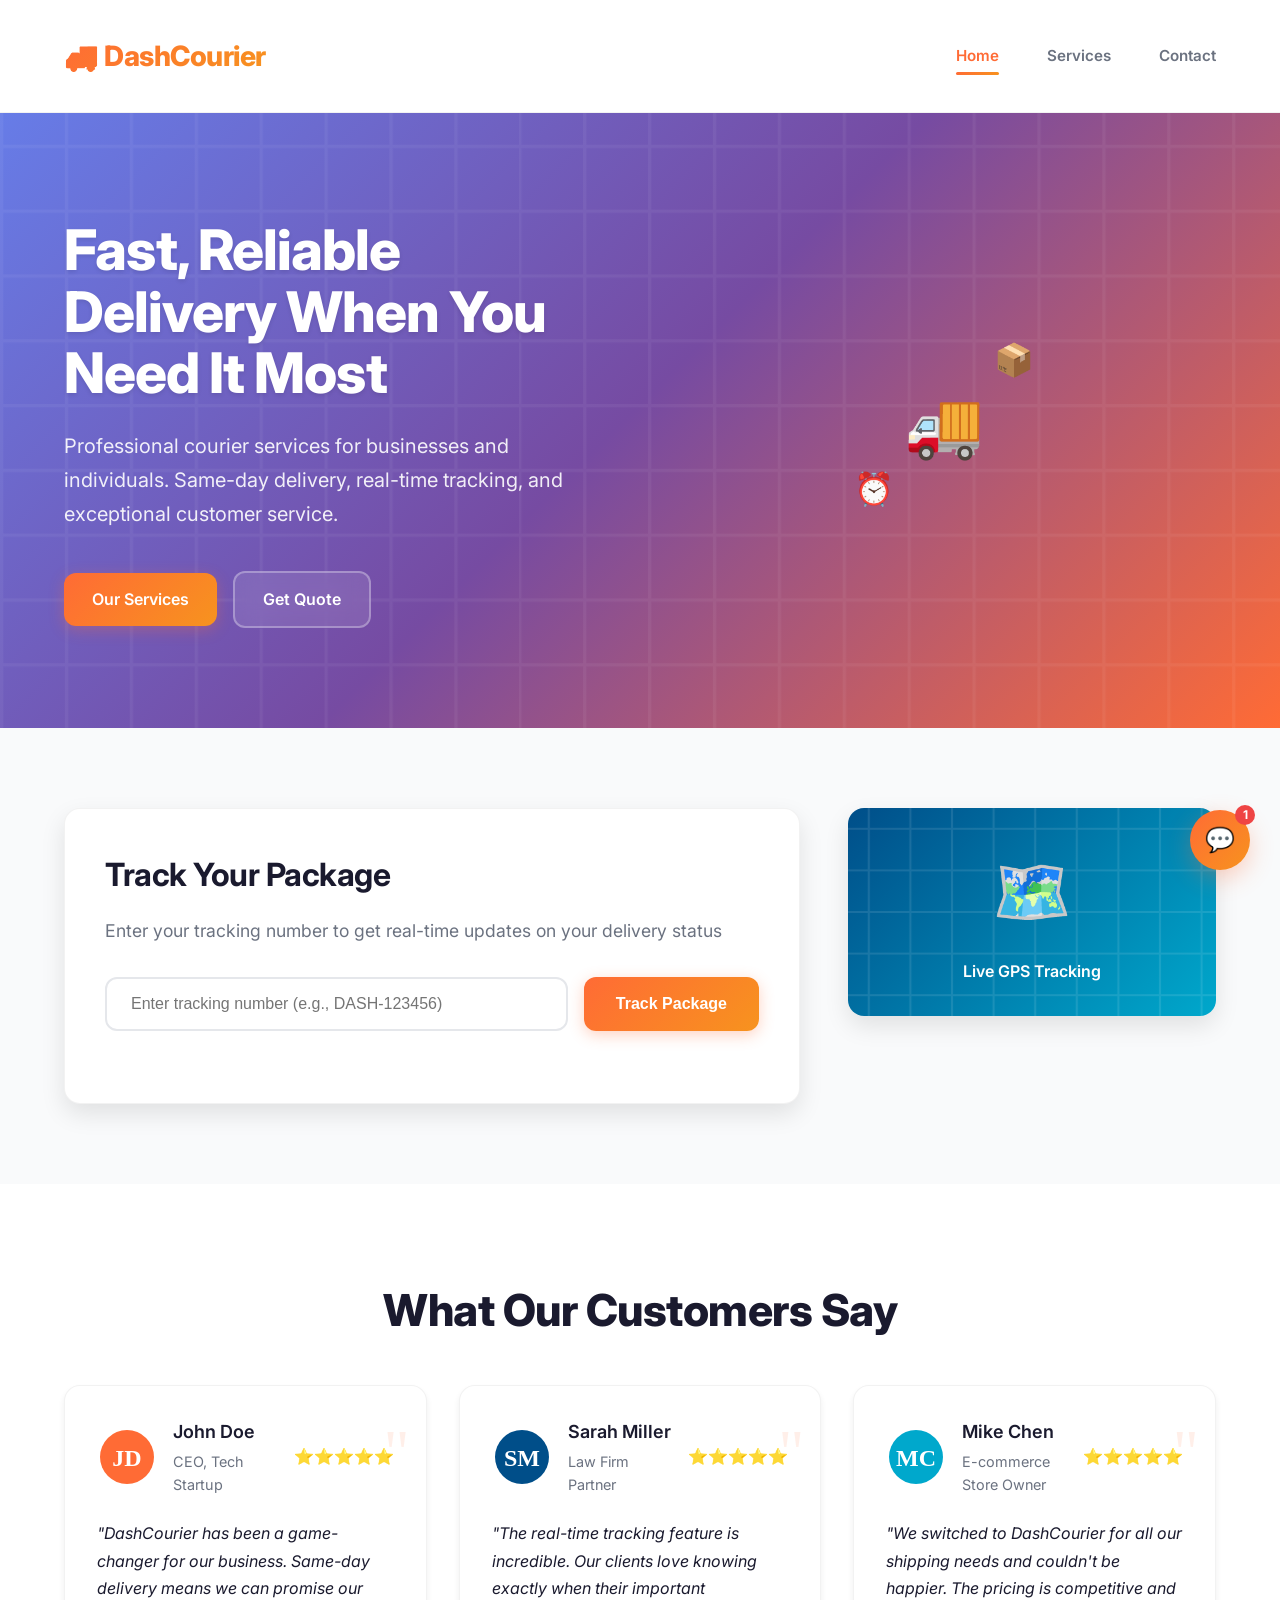
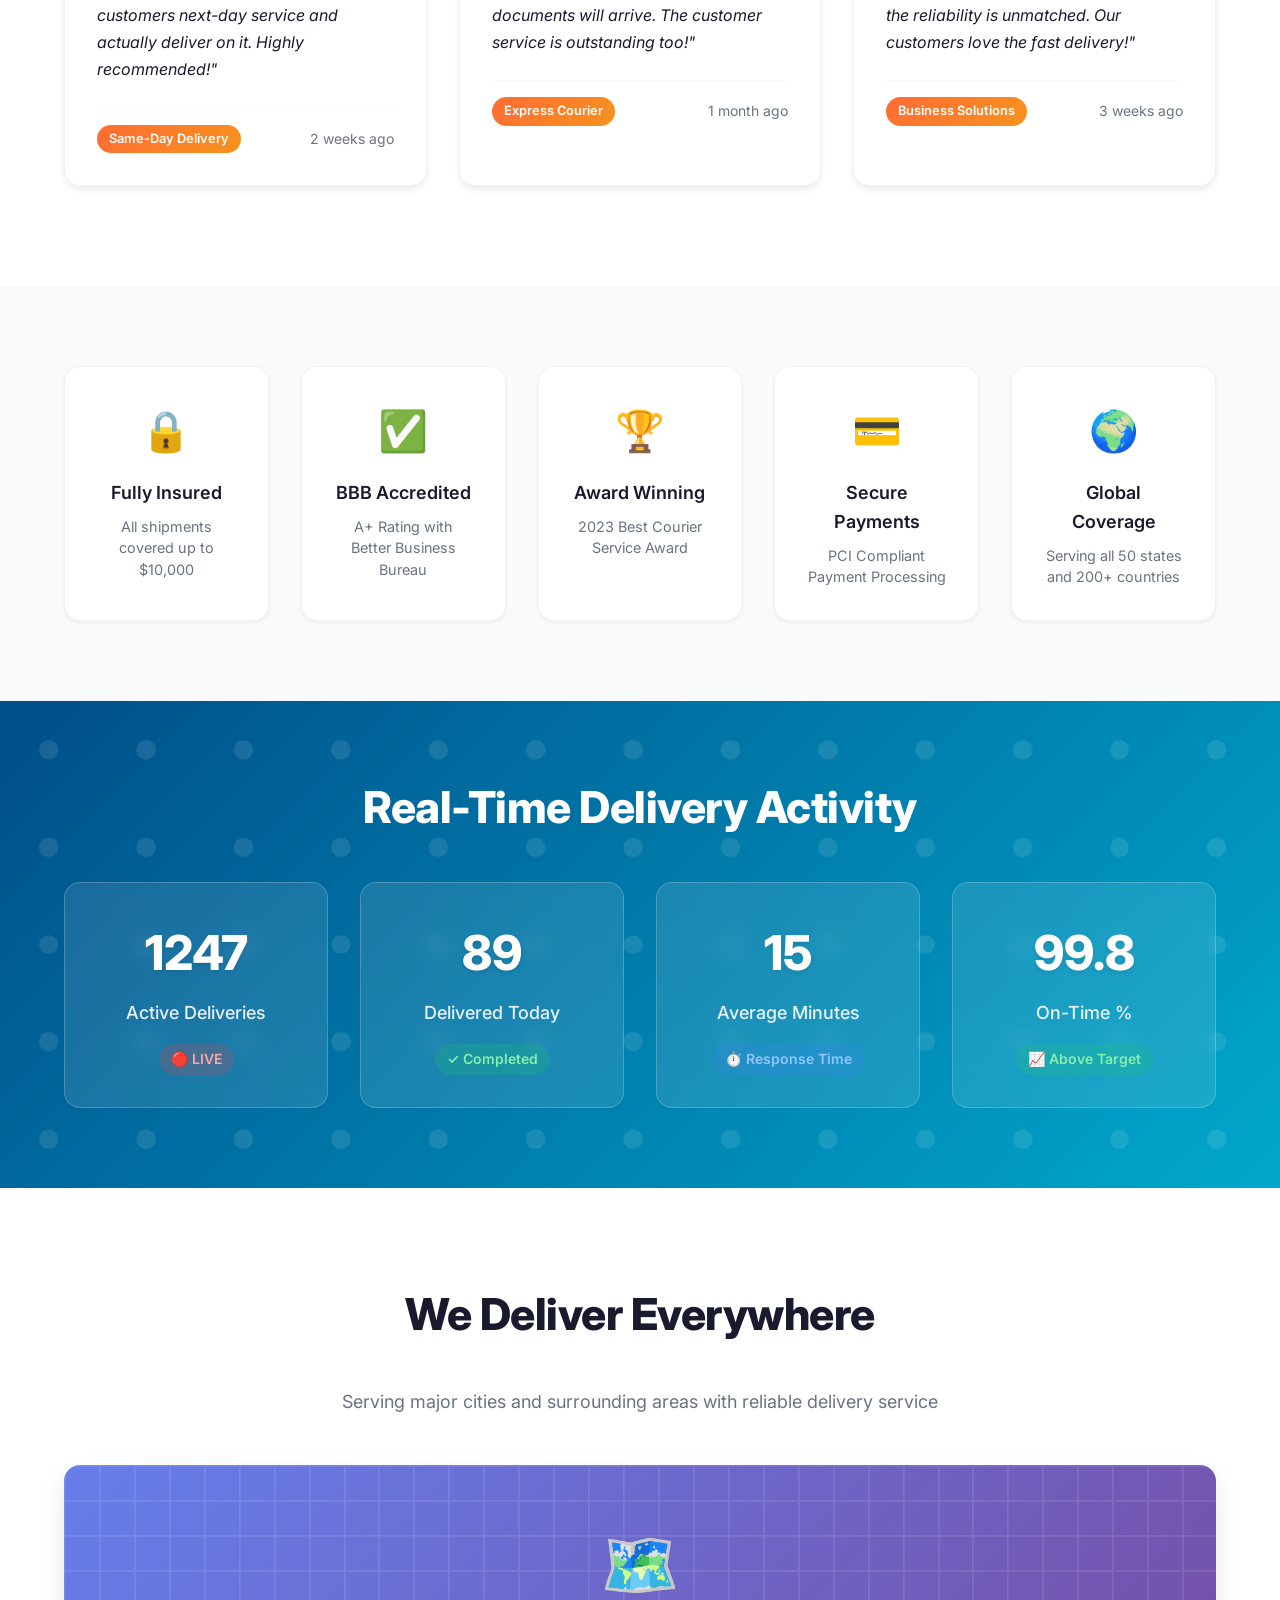
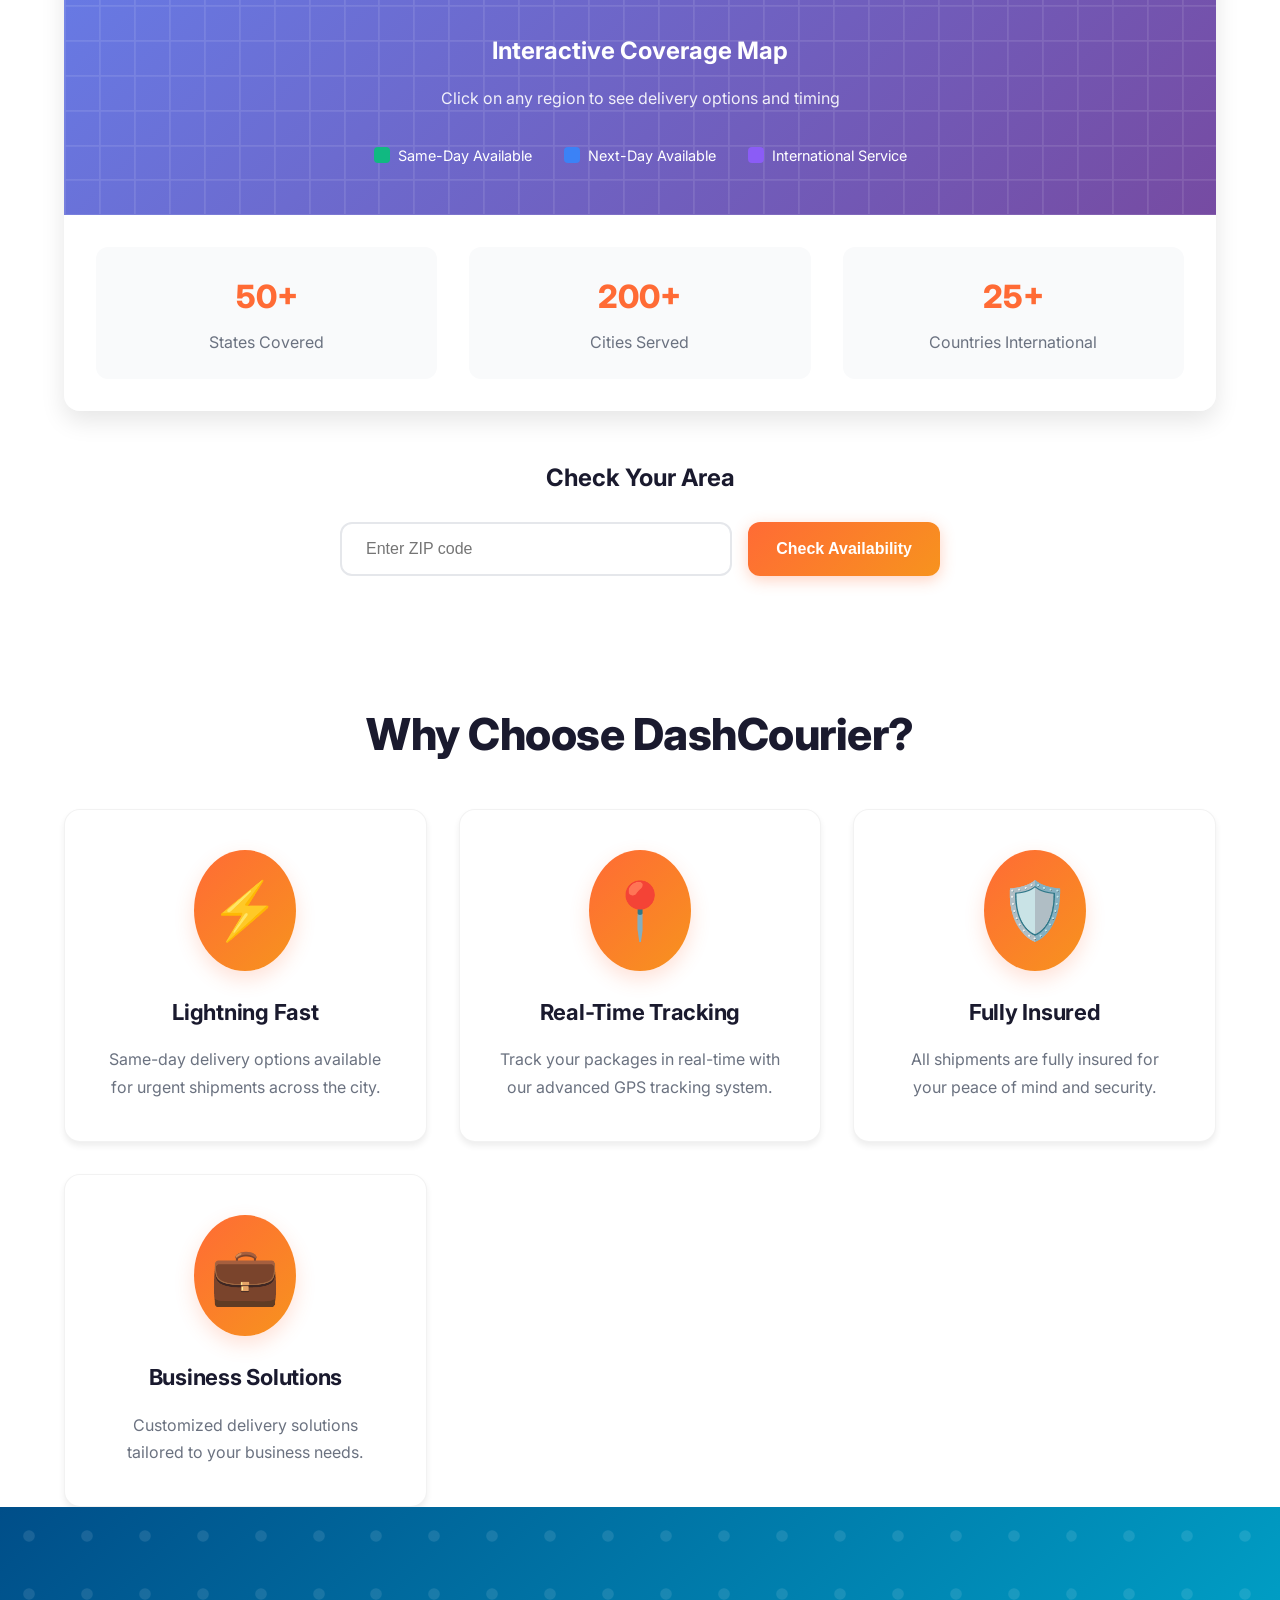
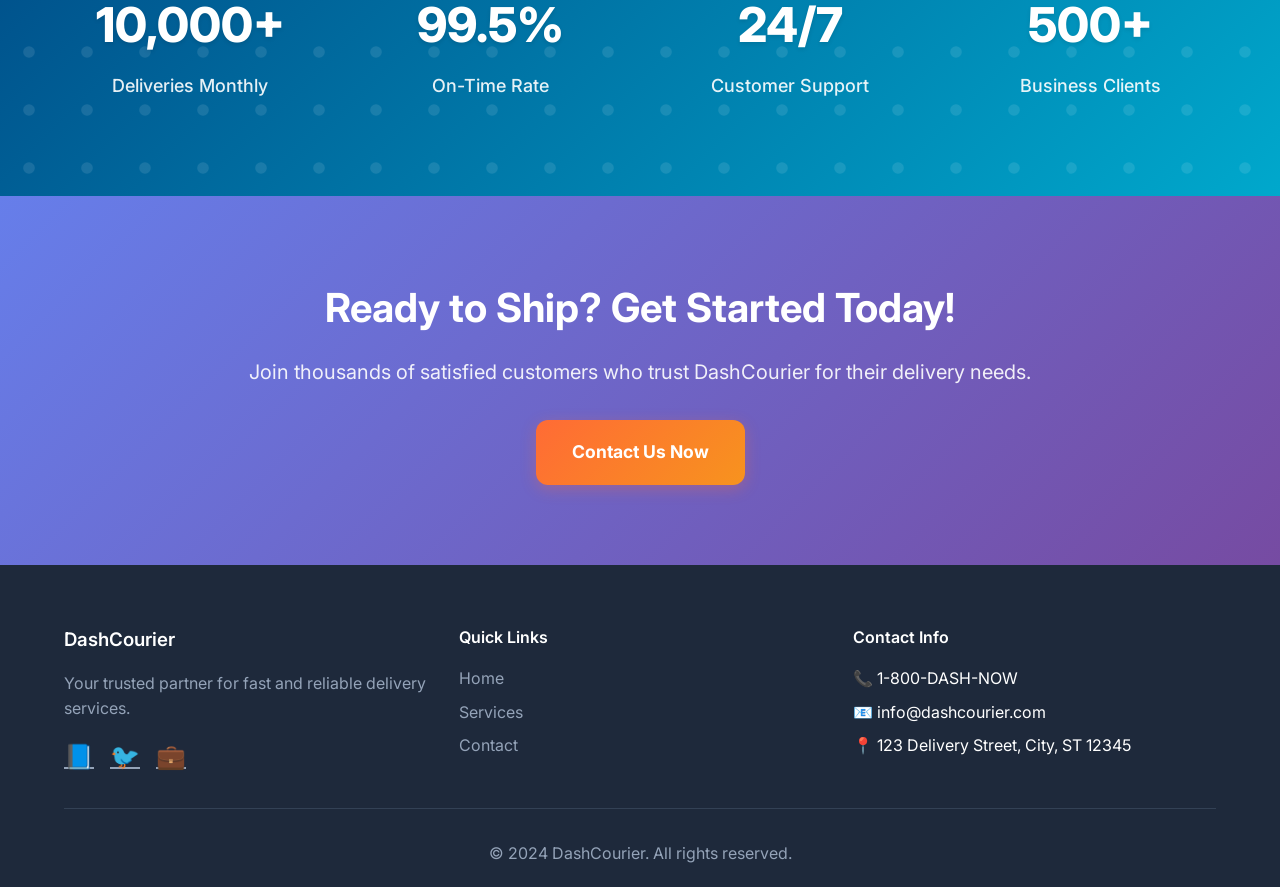
==== commit 0697748e: "Removed mobile app reference from trust badges section ✅ Mobile App Removal: - Removed 'Mobile App' " ====
--- a/dashcourier/index.html
+++ b/dashcourier/index.html
@@ -347,11 +347,6 @@
                         <h4>Global Coverage</h4>
                         <p>Serving all 50 states and 200+ countries</p>
                     </div>
-                    <div class="trust-item">
-                        <div class="trust-icon">📱</div>
-                        <h4>Mobile App</h4>
-                        <p>Track on the go with our app</p>
-                    </div>
                 </div>
             </div>
         </section>
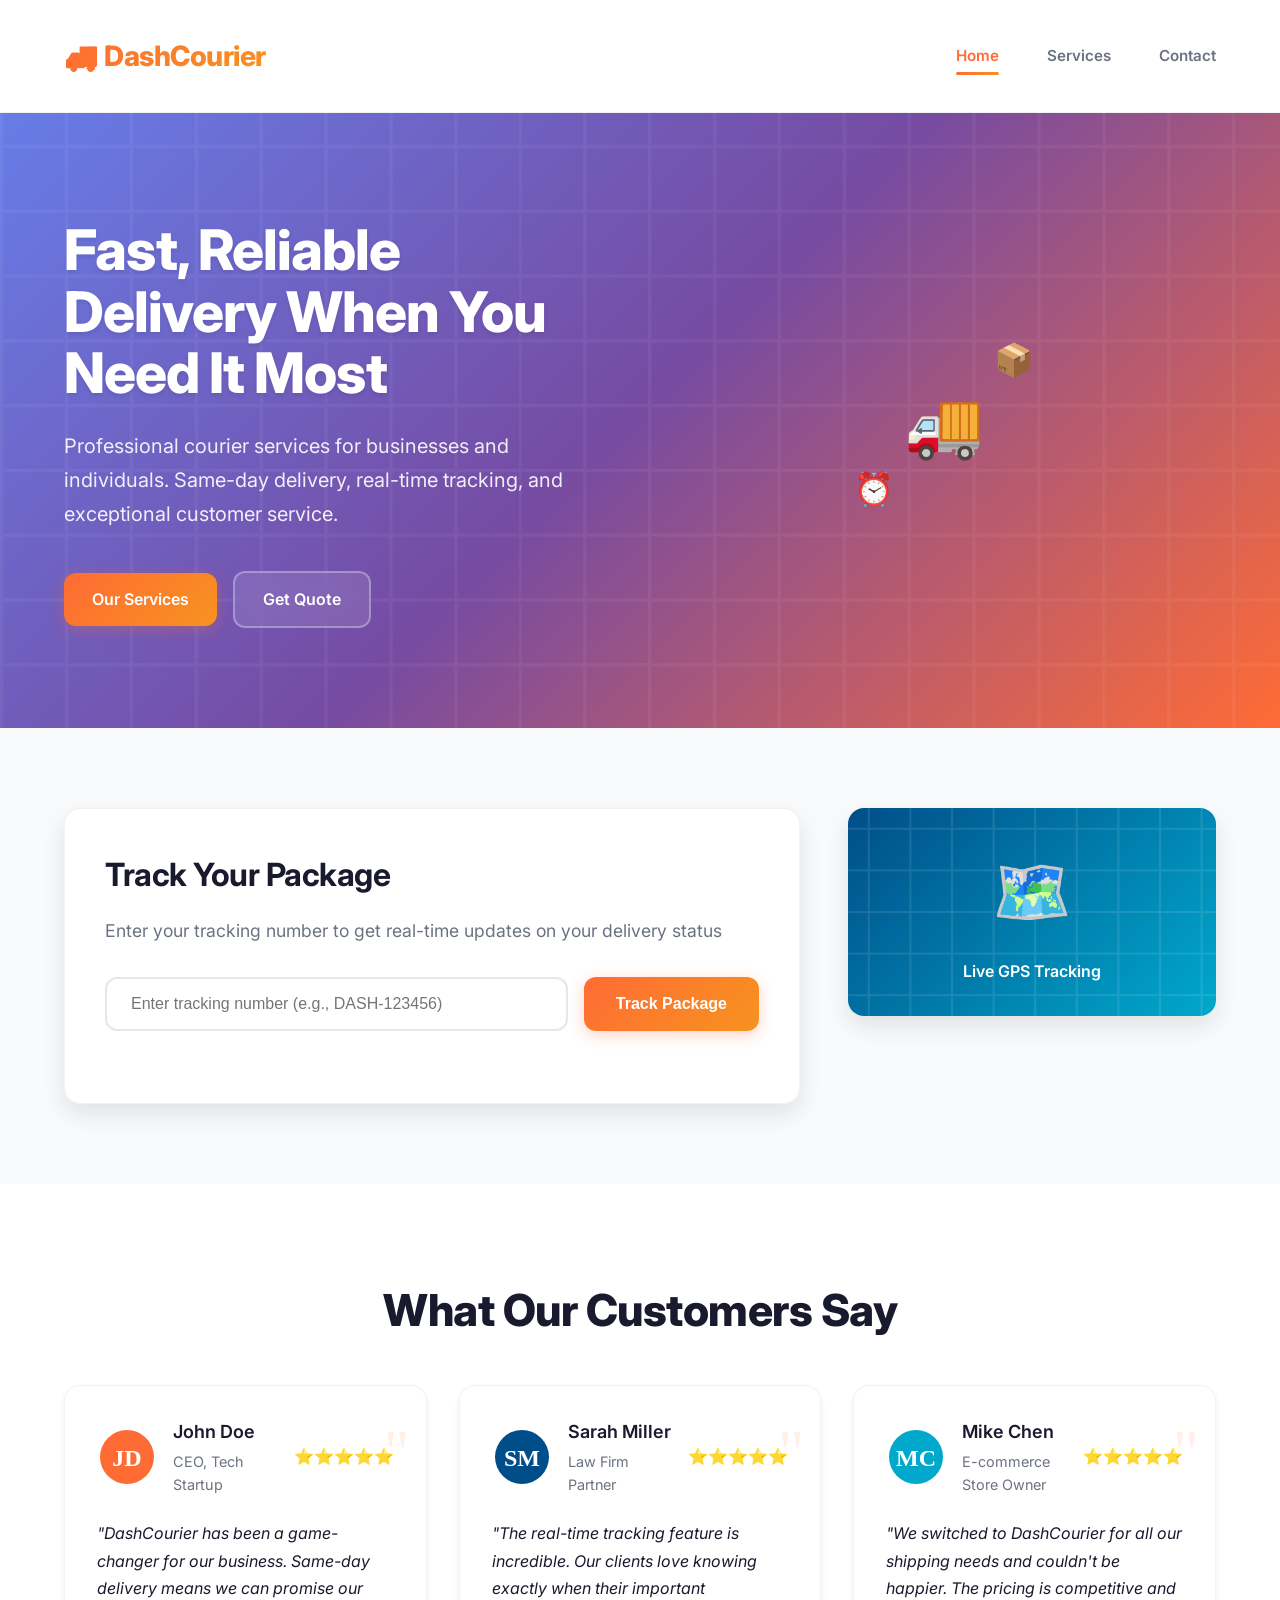
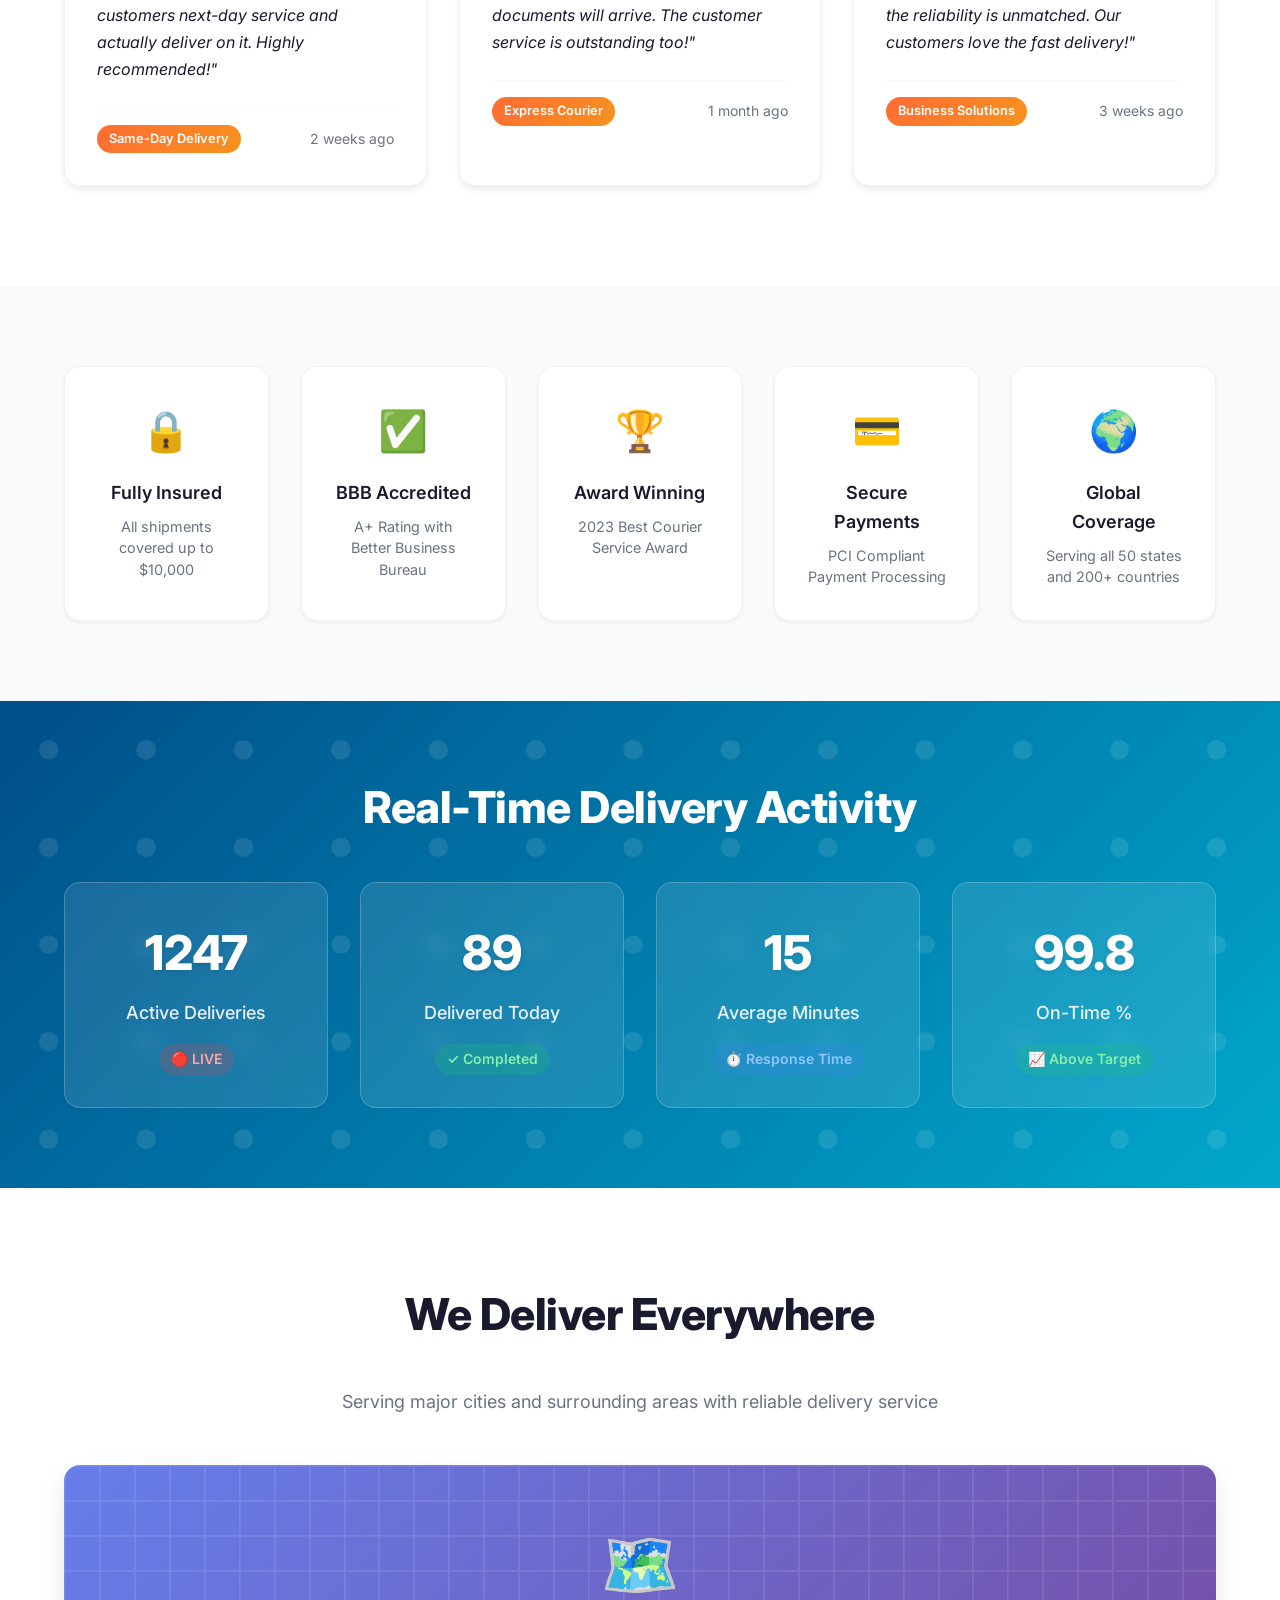
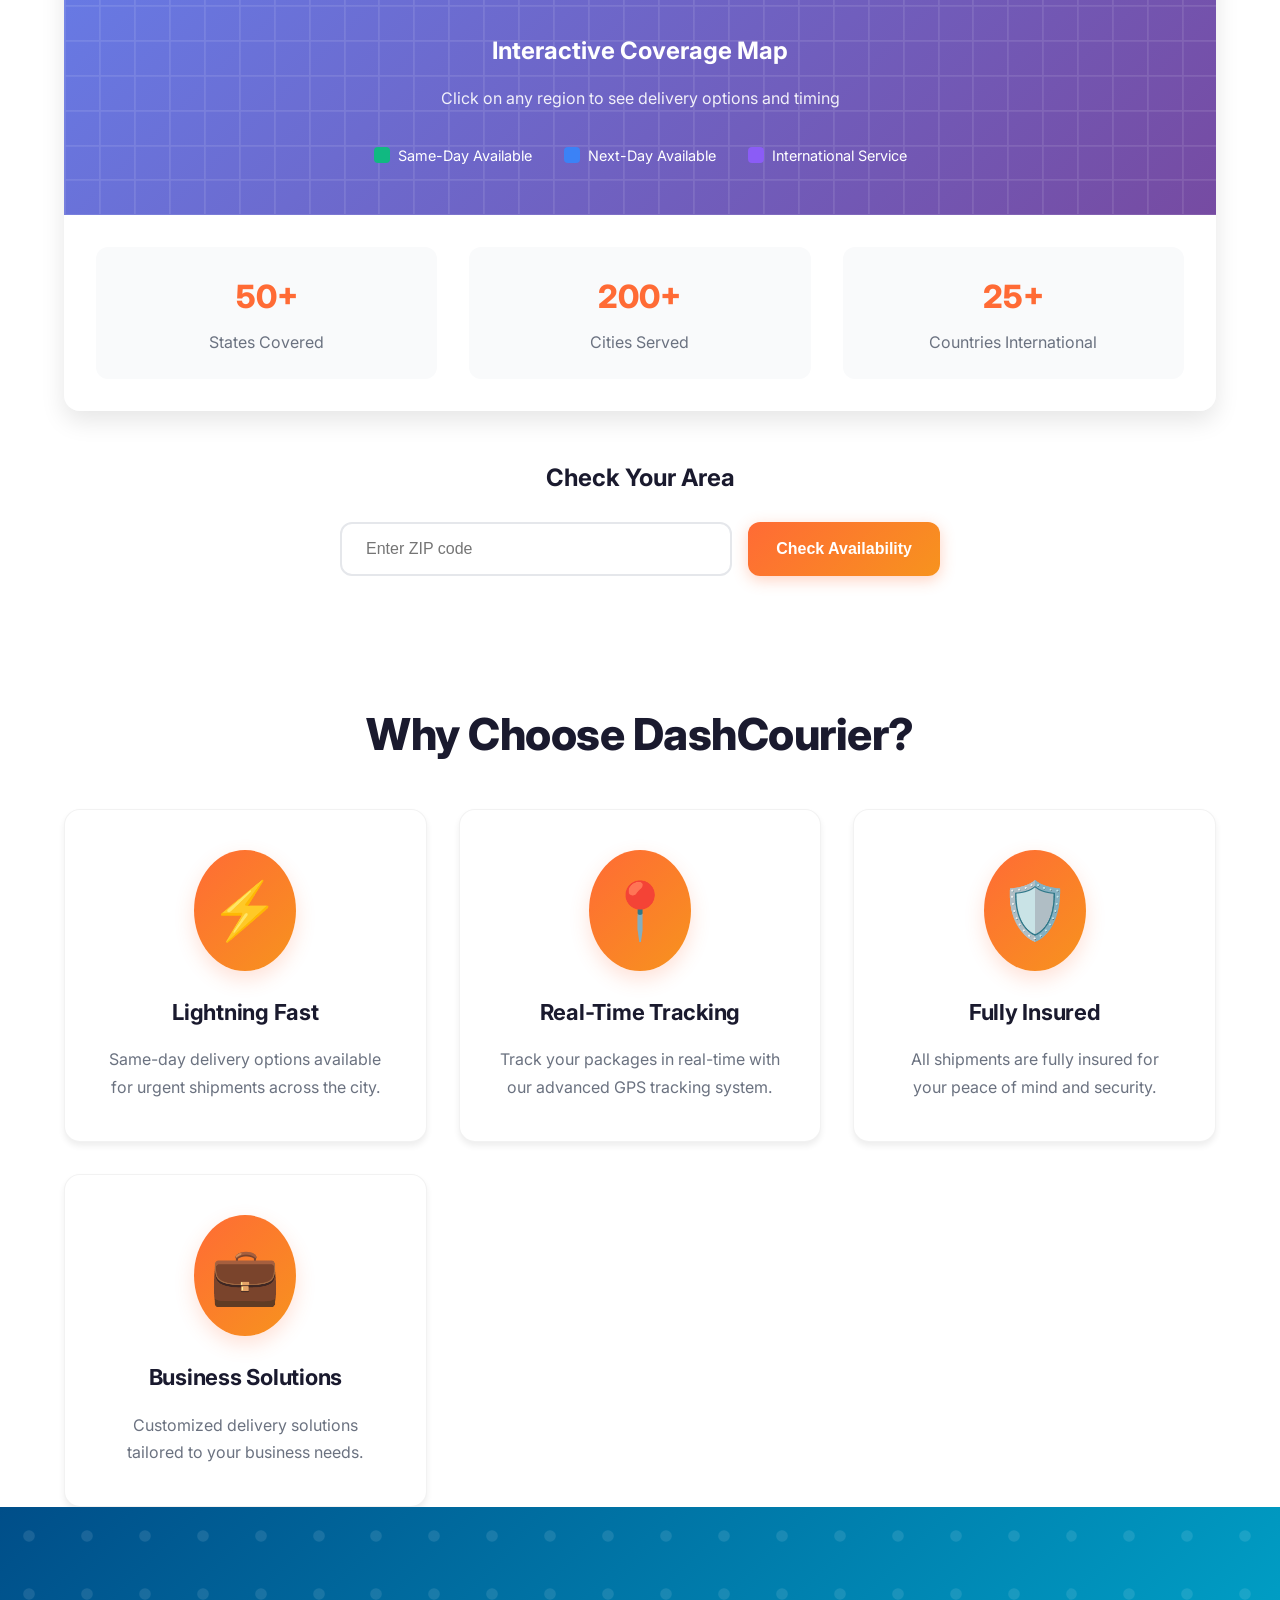
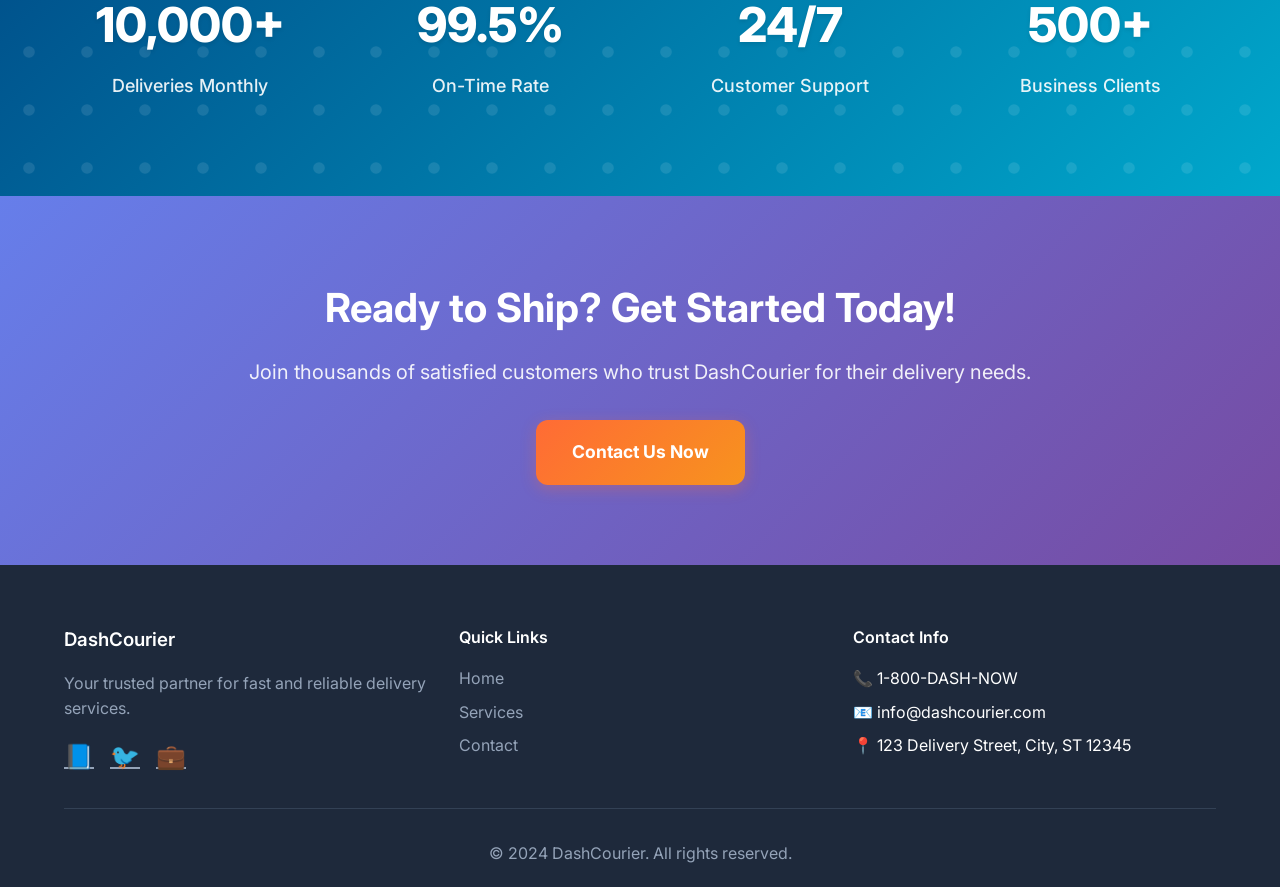
==== commit 3242e0b3: "Chat widget completely removed from website ✅ Chat Widget Removal: - Removed chat widget HTML from a" ====
--- a/dashcourier/index.html
+++ b/dashcourier/index.html
@@ -533,60 +533,6 @@
         </div>
     </footer>
 
-    <!-- Chat Support Widget -->
-    <div class="chat-widget" id="chatWidget">
-        <div class="chat-button" id="chatButton">
-            <div class="chat-icon">💬</div>
-            <div class="chat-badge" id="chatBadge">1</div>
-        </div>
-        
-        <div class="chat-container" id="chatContainer">
-            <div class="chat-header">
-                <div class="chat-header-content">
-                    <div class="chat-avatar">
-                        <div class="avatar-icon">🚚</div>
-                    </div>
-                    <div class="chat-info">
-                        <h3>DashCourier Support</h3>
-                        <p class="chat-status">Online • Typically replies instantly</p>
-                    </div>
-                </div>
-                <button class="chat-close" id="chatClose">×</button>
-            </div>
-            
-            <div class="chat-messages" id="chatMessages">
-                <div class="message bot-message">
-                    <div class="message-avatar">🚚</div>
-                    <div class="message-content">
-                        <p>Hi there! 👋 Welcome to DashCourier Support. How can I help you today?</p>
-                        <div class="message-time">Just now</div>
-                    </div>
-                </div>
-                
-                <div class="quick-replies">
-                    <button class="quick-reply" data-message="Track my package">📦 Track my package</button>
-                    <button class="quick-reply" data-message="Get a quote">💰 Get a quote</button>
-                    <button class="quick-reply" data-message="Delivery times">⏰ Delivery times</button>
-                    <button class="quick-reply" data-message="Business services">🏢 Business services</button>
-                </div>
-            </div>
-            
-            <div class="chat-input-container">
-                <div class="chat-input-wrapper">
-                    <input type="text" id="chatInput" placeholder="Type your message..." maxlength="500">
-                    <button class="chat-send" id="chatSend" disabled>
-                        <svg width="20" height="20" viewBox="0 0 24 24" fill="none" stroke="currentColor" stroke-width="2">
-                            <path d="M22 2L11 13M22 2L15 22L11 13L2 9L22 2Z"/>
-                        </svg>
-                    </button>
-                </div>
-                <div class="chat-footer">
-                    <span class="powered-by">Powered by DashCourier AI</span>
-                </div>
-            </div>
-        </div>
-    </div>
-
     <script src="script.js"></script>
 </body>
 </html>
--- a/dashcourier/styles.css
+++ b/dashcourier/styles.css
@@ -1246,8 +1246,9 @@
 }
 
 .calculator-container {
-    display: grid;
-    grid-template-columns: 1fr 1fr;
+    display: flex;
+    flex-direction: column;
+    align-items: center;
     gap: 3rem;
     max-width: 1000px;
     margin: 0 auto;
@@ -1259,6 +1260,8 @@
     border-radius: var(--border-radius-lg);
     box-shadow: var(--shadow-lg);
     border: 1px solid rgba(0, 0, 0, 0.05);
+    width: 100%;
+    max-width: 600px;
 }
 
 .calculator-form h3 {
@@ -1275,6 +1278,8 @@
     box-shadow: var(--shadow-lg);
     border: 1px solid rgba(0, 0, 0, 0.05);
     animation: slideIn 0.5s ease;
+    width: 100%;
+    max-width: 600px;
 }
 
 .result-header {
@@ -1675,309 +1680,6 @@
     color: #94a3b8;
 }
 
-/* Chat Widget */
-.chat-widget {
-    position: fixed;
-    bottom: 30px;
-    right: 30px;
-    z-index: 9999;
-    font-family: 'Inter', sans-serif;
-}
-
-.chat-button {
-    position: relative;
-    width: 60px;
-    height: 60px;
-    background: var(--gradient-primary);
-    border-radius: 50%;
-    display: flex;
-    align-items: center;
-    justify-content: center;
-    cursor: pointer;
-    box-shadow: 0 8px 25px rgba(255, 107, 53, 0.3);
-    transition: var(--transition);
-    border: none;
-}
-
-.chat-button:hover {
-    transform: scale(1.05);
-    box-shadow: 0 12px 35px rgba(255, 107, 53, 0.4);
-}
-
-.chat-icon {
-    font-size: 1.5rem;
-    color: white;
-}
-
-.chat-badge {
-    position: absolute;
-    top: -5px;
-    right: -5px;
-    background: #ef4444;
-    color: white;
-    width: 20px;
-    height: 20px;
-    border-radius: 50%;
-    display: flex;
-    align-items: center;
-    justify-content: center;
-    font-size: 0.75rem;
-    font-weight: 700;
-    animation: pulse 2s infinite;
-}
-
-.chat-container {
-    position: absolute;
-    bottom: 80px;
-    right: 0;
-    width: 380px;
-    height: 600px;
-    background: var(--bg-white);
-    border-radius: var(--border-radius-lg);
-    box-shadow: var(--shadow-xl);
-    display: none;
-    flex-direction: column;
-    overflow: hidden;
-    border: 1px solid rgba(0, 0, 0, 0.1);
-    animation: slideUp 0.3s ease;
-}
-
-.chat-container.active {
-    display: flex;
-}
-
-.chat-header {
-    background: var(--gradient-primary);
-    color: white;
-    padding: 1.5rem;
-    display: flex;
-    align-items: center;
-    justify-content: space-between;
-}
-
-.chat-header-content {
-    display: flex;
-    align-items: center;
-    gap: 1rem;
-}
-
-.chat-avatar {
-    width: 40px;
-    height: 40px;
-    background: rgba(255, 255, 255, 0.2);
-    border-radius: 50%;
-    display: flex;
-    align-items: center;
-    justify-content: center;
-    backdrop-filter: blur(10px);
-}
-
-.avatar-icon {
-    font-size: 1.25rem;
-}
-
-.chat-info h3 {
-    font-size: 1.125rem;
-    font-weight: 600;
-    margin-bottom: 0.25rem;
-}
-
-.chat-status {
-    font-size: 0.875rem;
-    opacity: 0.9;
-    margin: 0;
-}
-
-.chat-close {
-    background: rgba(255, 255, 255, 0.2);
-    border: none;
-    color: white;
-    width: 30px;
-    height: 30px;
-    border-radius: 50%;
-    display: flex;
-    align-items: center;
-    justify-content: center;
-    cursor: pointer;
-    font-size: 1.25rem;
-    transition: var(--transition);
-    backdrop-filter: blur(10px);
-}
-
-.chat-close:hover {
-    background: rgba(255, 255, 255, 0.3);
-}
-
-.chat-messages {
-    flex: 1;
-    overflow-y: auto;
-    padding: 1.5rem;
-    background: #fafafa;
-}
-
-.message {
-    display: flex;
-    gap: 0.75rem;
-    margin-bottom: 1rem;
-    animation: fadeIn 0.3s ease;
-}
-
-.message-avatar {
-    width: 32px;
-    height: 32px;
-    background: var(--gradient-primary);
-    border-radius: 50%;
-    display: flex;
-    align-items: center;
-    justify-content: center;
-    font-size: 0.875rem;
-    flex-shrink: 0;
-}
-
-.bot-message .message-avatar {
-    background: var(--gradient-primary);
-}
-
-.user-message .message-avatar {
-    background: var(--gradient-secondary);
-}
-
-.message-content {
-    flex: 1;
-}
-
-.message-content p {
-    background: var(--bg-white);
-    padding: 0.75rem 1rem;
-    border-radius: var(--border-radius);
-    margin: 0 0 0.5rem 0;
-    font-size: 0.9rem;
-    line-height: 1.5;
-    box-shadow: var(--shadow-sm);
-}
-
-.user-message .message-content p {
-    background: var(--gradient-secondary);
-    color: white;
-}
-
-.message-time {
-    font-size: 0.75rem;
-    color: var(--text-light);
-    margin: 0;
-}
-
-.quick-replies {
-    display: grid;
-    grid-template-columns: 1fr 1fr;
-    gap: 0.5rem;
-    margin-top: 1rem;
-}
-
-.quick-reply {
-    background: var(--bg-white);
-    border: 1px solid #e5e7eb;
-    border-radius: var(--border-radius);
-    padding: 0.75rem;
-    font-size: 0.875rem;
-    cursor: pointer;
-    transition: var(--transition);
-    text-align: left;
-    font-weight: 500;
-}
-
-.quick-reply:hover {
-    background: var(--primary-color);
-    color: white;
-    border-color: var(--primary-color);
-    transform: translateY(-2px);
-    box-shadow: var(--shadow-md);
-}
-
-.chat-input-container {
-    padding: 1rem;
-    background: var(--bg-white);
-    border-top: 1px solid #e5e7eb;
-}
-
-.chat-input-wrapper {
-    display: flex;
-    gap: 0.5rem;
-    align-items: center;
-}
-
-.chat-input-wrapper input {
-    flex: 1;
-    padding: 0.75rem 1rem;
-    border: 1px solid #e5e7eb;
-    border-radius: var(--border-radius);
-    font-size: 0.9rem;
-    transition: var(--transition);
-}
-
-.chat-input-wrapper input:focus {
-    outline: none;
-    border-color: var(--primary-color);
-    box-shadow: 0 0 0 3px rgba(255, 107, 53, 0.1);
-}
-
-.chat-send {
-    background: var(--gradient-primary);
-    border: none;
-    color: white;
-    width: 40px;
-    height: 40px;
-    border-radius: 50%;
-    display: flex;
-    align-items: center;
-    justify-content: center;
-    cursor: pointer;
-    transition: var(--transition);
-    box-shadow: var(--shadow-sm);
-}
-
-.chat-send:hover:not(:disabled) {
-    transform: scale(1.05);
-    box-shadow: var(--shadow-md);
-}
-
-.chat-send:disabled {
-    opacity: 0.5;
-    cursor: not-allowed;
-}
-
-.chat-footer {
-    text-align: center;
-    margin-top: 0.5rem;
-}
-
-.powered-by {
-    font-size: 0.75rem;
-    color: var(--text-light);
-}
-
-@keyframes slideUp {
-    from {
-        opacity: 0;
-        transform: translateY(20px);
-    }
-    to {
-        opacity: 1;
-        transform: translateY(0);
-    }
-}
-
-@keyframes fadeIn {
-    from {
-        opacity: 0;
-        transform: translateY(10px);
-    }
-    to {
-        opacity: 1;
-        transform: translateY(0);
-    }
-}
-
 /* Responsive Design */
 @media (max-width: 768px) {
     .hamburger {
@@ -1989,11 +1691,11 @@
         left: -100%;
         top: 80px;
         flex-direction: column;
-        background-color: white;
+        background: white;
         width: 100%;
         text-align: center;
         transition: 0.3s;
-        box-shadow: 0 10px 27px rgba(0,0,0,0.05);
+        box-shadow: 0 10px 27px rgba(0, 0, 0, 0.05);
         padding: 2rem 0;
         gap: 1rem;
     }
@@ -2002,74 +1704,50 @@
         left: 0;
     }
     
-    .hero-container {
-        grid-template-columns: 1fr;
-        text-align: center;
-        gap: 2rem;
+    .nav-menu li {
+        margin: 1rem 0;
+    }
+    
+    .hamburger.active {
+        display: flex;
+        flex-direction: column;
+        align-items: center;
+        justify-content: center;
+    }
+    
+    .hamburger.active .span:nth-child(2) {
+        opacity: 0;
+    }
+    
+    .hamburger.active .span:nth-child(1) {
+        transform: translateY(8px) rotate(45deg);
+    }
+    
+    .hamburger.active .span:nth-child(3) {
+        transform: translateY(-8px) rotate(-45deg);
     }
     
     .hero-title {
         font-size: 2.5rem;
     }
     
-    .hero-buttons {
-        justify-content: center;
-    }
-    
-    .tracking-container {
-        grid-template-columns: 1fr;
-        gap: 2rem;
-    }
-    
-    .tracking-content {
-        padding: 2rem;
-    }
-    
-    .tracking-input-group {
-        flex-direction: column;
-        gap: 1rem;
-    }
-    
-    .tracking-input-group input {
-        margin-bottom: 0;
-    }
-    
-    .status-header {
-        flex-direction: column;
-        align-items: flex-start;
-        gap: 1rem;
-    }
-    
-    .timeline-item {
-        margin-bottom: 1.5rem;
-    }
-    
-    .timeline-dot {
-        width: 32px;
-        height: 32px;
-        margin-right: 0.75rem;
-    }
-    
-    .status-timeline::before {
-        left: 16px;
-    }
-    
-    .detail-item {
-        flex-direction: column;
-        align-items: flex-start;
-        gap: 0.25rem;
-    }
-    
-    .contact-grid {
-        grid-template-columns: 1fr;
-        gap: 2rem;
-    }
-    
-    .form-row {
-        grid-template-columns: 1fr;
-    }
-    
-    .services-grid {
+    .hero-subtitle {
+        font-size: 1.125rem;
+    }
+    
+    .section-title {
+        font-size: 2.25rem;
+    }
+    
+    .cta-content h2 {
+        font-size: 2rem;
+    }
+    
+    .cta-content p {
+        font-size: 1rem;
+    }
+    
+    .service-cards {
         grid-template-columns: 1fr;
     }
     
@@ -2095,59 +1773,13 @@
         gap: 2rem;
     }
     
-    /* Chat Widget Mobile */
-    .chat-widget {
-        bottom: 20px;
-        right: 20px;
-    }
-    
-    .chat-button {
-        width: 50px;
-        height: 50px;
-    }
-    
-    .chat-icon {
-        font-size: 1.25rem;
-    }
-    
-    .chat-container {
-        width: calc(100vw - 40px);
-        height: calc(100vh - 140px);
-        bottom: 70px;
-        right: 0;
-    }
-    
-    .chat-header {
-        padding: 1rem;
-    }
-    
-    .chat-info h3 {
-        font-size: 1rem;
-    }
-    
-    .chat-status {
-        font-size: 0.75rem;
-    }
-    
-    .chat-messages {
-        padding: 1rem;
-    }
-    
-    .quick-replies {
+    .services-grid {
         grid-template-columns: 1fr;
     }
     
-    .chat-input-wrapper {
-        flex-direction: column;
-        gap: 0.75rem;
-    }
-    
-    .chat-input-wrapper input {
-        width: 100%;
-    }
-    
-    .chat-send {
-        align-self: flex-end;
+    .stats-grid {
+        grid-template-columns: repeat(2, 1fr);
+        gap: 2rem;
     }
 }
 
